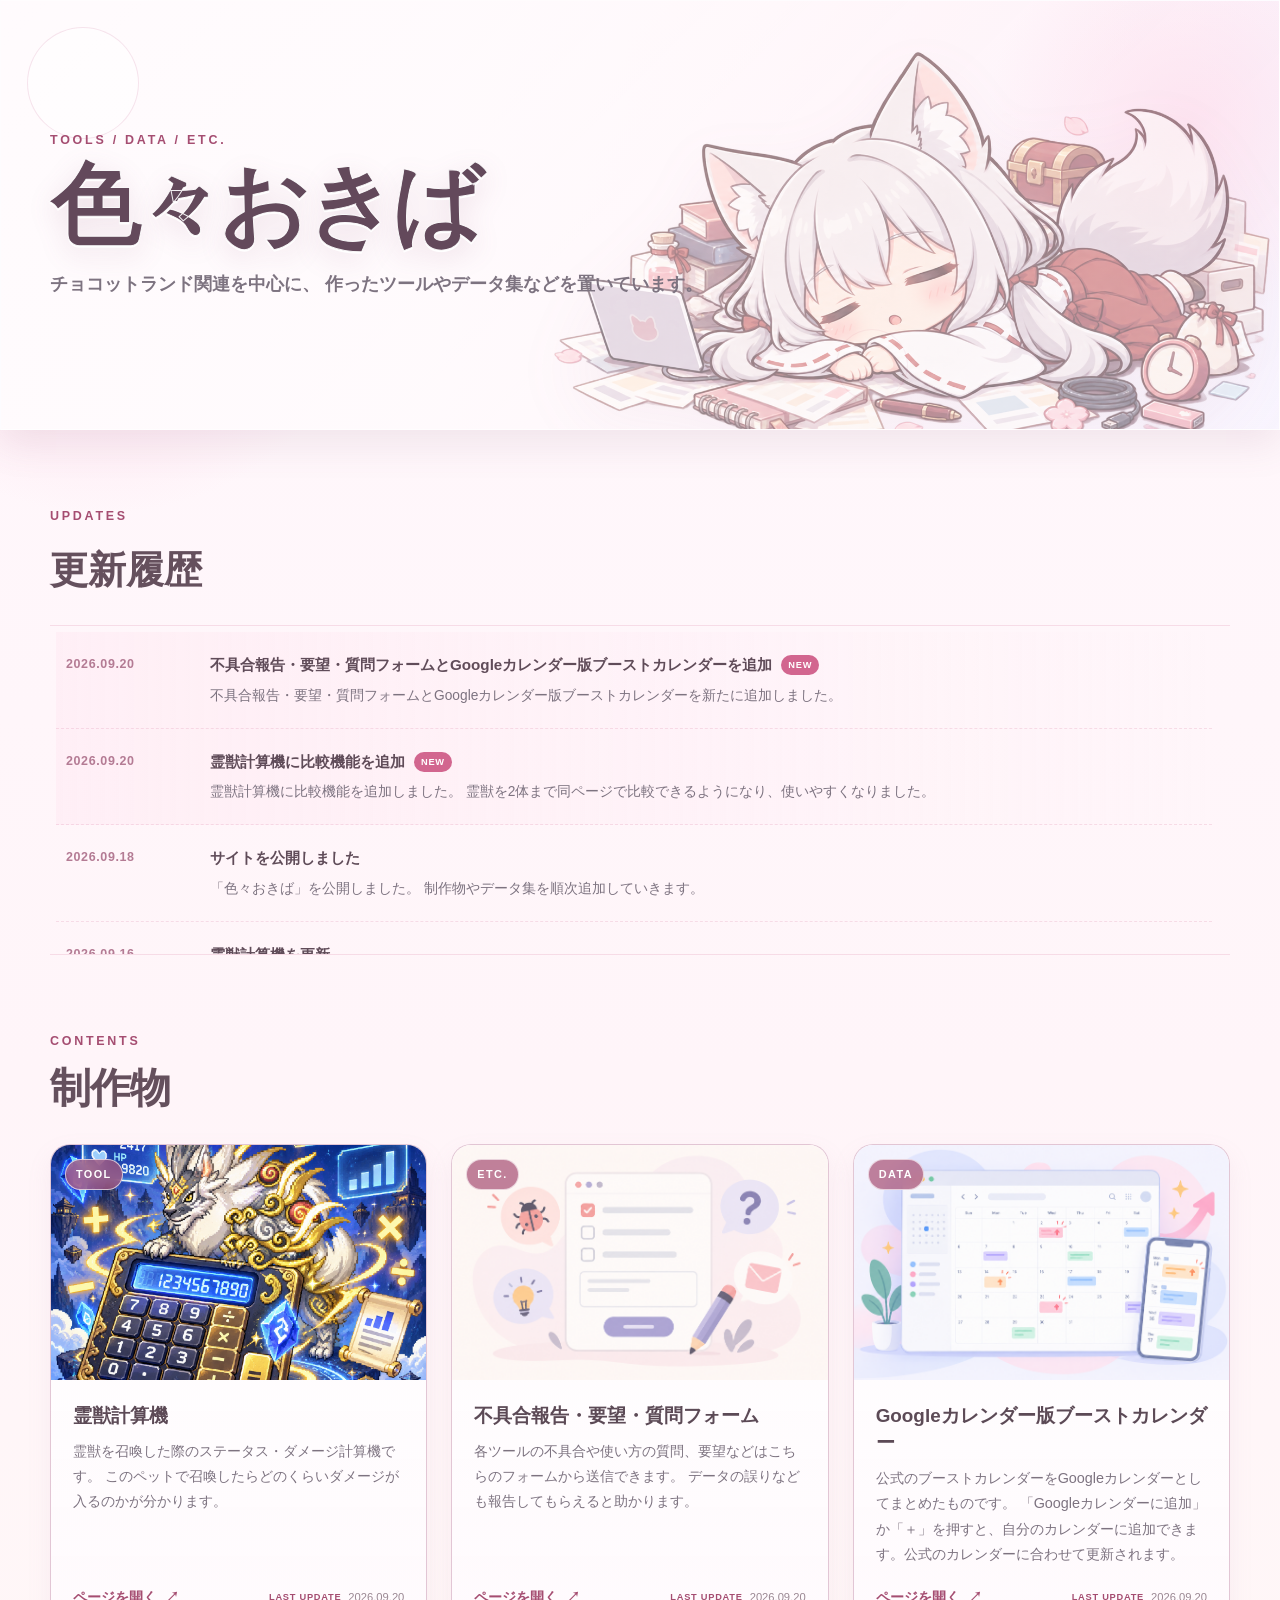
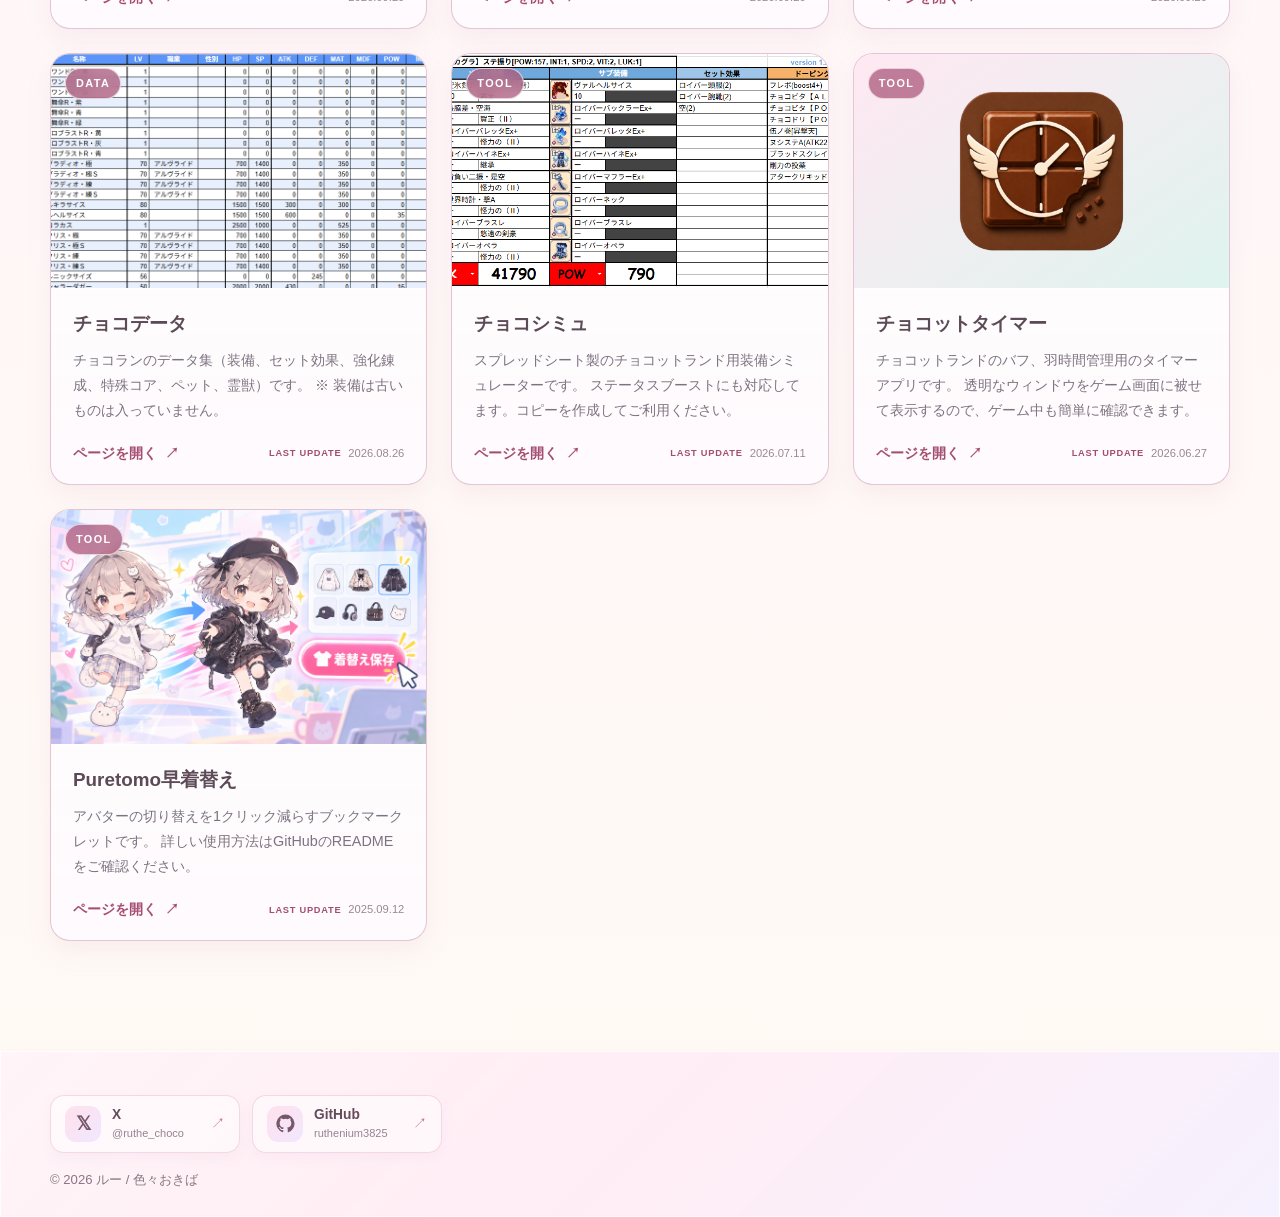
==== index.html @ d5676cc3 "カードタグ修正" ====
<!DOCTYPE html>
<html lang="ja">
<head>
  <meta charset="UTF-8">
  <meta name="viewport" content="width=device-width, initial-scale=1.0">

  <title>色々おきば</title>
  <meta
    name="description"
    content="チョコットランド関連のツールやデータ集など、作ったものをいろいろ置いているページです。"
  >

  <link rel="stylesheet" href="style.css">
</head>

<body>
  <div class="page-shell">

    <header class="site-header">
      <div class="header-decoration header-decoration--left" aria-hidden="true"></div>
      <div class="header-decoration header-decoration--right" aria-hidden="true"></div>

      <div class="header-inner">
        <div class="header-copy">
          <p class="eyebrow">TOOLS / DATA / ETC.</p>
          <h1>色々おきば</h1>
          <p class="header-description">
            チョコットランド関連を中心に、<br class="sp-only">
            作ったツールやデータ集などを置いています。
          </p>
        </div>

        <div class="header-character" aria-hidden="true">
          <img
            src="assets/header-fox.png"
            alt=""
            class="header-character-image"
          >
        </div>
      </div>
    </header>

    <main class="main-content">

    <section class="updates-section">
    <div class="updates-heading">
        <div>
        <p class="section-kicker">UPDATES</p>
        <h2>更新履歴</h2>
        </div>

        <!-- <p class="updates-note">
        ちょこちょこ増えます。
        </p> -->
    </div>

    <div class="updates-list">
        <article class="update-item is-new">
        <time datetime="2026-09-20">2026.09.20</time>

        <div class="update-content">
            <div class="update-title">
            不具合報告・要望・質問フォームとGoogleカレンダー版ブーストカレンダーを追加
            <span class="new-label">NEW</span>
            </div>

            <p>
            不具合報告・要望・質問フォームとGoogleカレンダー版ブーストカレンダーを新たに追加しました。
            </p>
        </div>
        </article>

        <article class="update-item is-new">
        <time datetime="2026-09-20">2026.09.20</time>

        <div class="update-content">
            <div class="update-title">
            霊獣計算機に比較機能を追加
            <span class="new-label">NEW</span>
            </div>

            <p>
            霊獣計算機に比較機能を追加しました。
            霊獣を2体まで同ページで比較できるようになり、使いやすくなりました。
            </p>
        </div>
        </article>

        <article class="update-item">
        <time datetime="2026-09-18">2026.09.18</time>

        <div class="update-content">
            <div class="update-title">
            サイトを公開しました
            </div>

            <p>
            「色々おきば」を公開しました。
            制作物やデータ集を順次追加していきます。
            </p>
        </div>
        </article>

        <article class="update-item">
        <time datetime="2026-09-16">2026.09.16</time>

        <div class="update-content">
            <div class="update-title">
            霊獣計算機を更新
            </div>

            <p>
            神殿ノーマル、バンカーなどの敵項目を追加しました。
            </p>
        </div>
        </article>

    </div>
    </section>

      <section class="works-section" aria-labelledby="works-title">
        <div class="section-heading">
          <div>
            <p class="section-kicker">CONTENTS</p>
            <h2 id="works-title">制作物</h2>
          </div>

          <!-- <p class="section-note">
            カードは増やしていけます。
          </p> -->
        </div>

        <div class="card-grid">
          <article class="work-card">
            <a
              class="card-image-link"
              href="https://docs.google.com/spreadsheets/d/1khNvVsE8sYm-OT_gSTiDVtTRz54d5PewDeOLGhT1rc8/edit?usp=sharing"
              target="_blank"
              rel="noopener noreferrer"
              aria-label="チョコデータを開く"
            >
              <div class="card-image-wrap">
                <img
                  src="assets/choco-data.png"
                  alt="チョコデータの紹介画像"
                  class="card-image"
                >
                <span class="card-category">DATA</span>
              </div>
            </a>

            <div class="card-body">
              <h3>チョコデータ</h3>
              <p class="card-description">
                チョコランのデータ集（装備、セット効果、強化錬成、特殊コア、ペット、霊獣）です。
                ※ 装備は古いものは入っていません。
              </p>

              <div class="card-footer-row">
                <a
                  class="card-link"
                  href="https://docs.google.com/spreadsheets/d/1khNvVsE8sYm-OT_gSTiDVtTRz54d5PewDeOLGhT1rc8/edit?usp=sharing"
                  target="_blank"
                  rel="noopener noreferrer"
                >
                  ページを開く
                  <span aria-hidden="true">↗</span>
                </a>

                <p class="card-updated">
                  <span>LAST UPDATE</span>
                  <time datetime="2026.08.26">2026.08.26</time>
                </p>
              </div>
            </div>
          </article>

          <article class="work-card">
            <a
              class="card-image-link"
              href="https://docs.google.com/spreadsheets/d/11dkRhiuNXGe79iLWU_REh3-MRZ8sf0ZKWQkW6w21_EE/edit?usp=sharing"
              target="_blank"
              rel="noopener noreferrer"
              aria-label="チョコシミュを開く"
            >
              <div class="card-image-wrap">
                <img
                  src="assets/choco-simu.png"
                  alt="チョコシミュの紹介画像"
                  class="card-image"
                >
                <span class="card-category">TOOL</span>
              </div>
            </a>

            <div class="card-body">
              <h3>チョコシミュ</h3>
              <p class="card-description">
                スプレッドシート製のチョコットランド用装備シミュレーターです。
                ステータスブーストにも対応してます。コピーを作成してご利用ください。
              </p>

              <div class="card-footer-row">
                <a
                  class="card-link"
                  href="https://docs.google.com/spreadsheets/d/11dkRhiuNXGe79iLWU_REh3-MRZ8sf0ZKWQkW6w21_EE/edit?usp=sharing"
                  target="_blank"
                  rel="noopener noreferrer"
                >
                  ページを開く
                  <span aria-hidden="true">↗</span>
                </a>

                <p class="card-updated">
                  <span>LAST UPDATE</span>
                  <time datetime="2026.07.11">2026.07.11</time>
                </p>
              </div>
            </div>
          </article>

          <article class="work-card">
            <a
              class="card-image-link"
              href="https://gist.github.com/ruthenium3825/2cdb29b024b7750bdc998ee6e3351d2d"
              target="_blank"
              rel="noopener noreferrer"
              aria-label="Puretomo早着替えを開く"
            >
              <div class="card-image-wrap">
                <img
                  src="assets/purekae.png"
                  alt="Puretomo早着替えの紹介画像"
                  class="card-image"
                >
                <span class="card-category">TOOL</span>
              </div>
            </a>

            <div class="card-body">
              <h3>Puretomo早着替え</h3>
              <p class="card-description">
                アバターの切り替えを1クリック減らすブックマークレットです。
                詳しい使用方法はGitHubのREADMEをご確認ください。
              </p>

              <div class="card-footer-row">
                <a
                  class="card-link"
                  href="https://gist.github.com/ruthenium3825/2cdb29b024b7750bdc998ee6e3351d2d"
                  target="_blank"
                  rel="noopener noreferrer"
                >
                  ページを開く
                  <span aria-hidden="true">↗</span>
                </a>

                <p class="card-updated">
                  <span>LAST UPDATE</span>
                  <time datetime="2025.09.12">2025.09.12</time>
                </p>
              </div>
            </div>
          </article>

          <article class="work-card">
            <a
              class="card-image-link"
              href="https://script.google.com/macros/s/AKfycbxnK44j4fTNTZcIJCShiJop0lag6skMUfKjAjj3KmWh7ovZQCx6RyAcaOlRfK7SDQStJw/exec"
              target="_blank"
              rel="noopener noreferrer"
              aria-label="霊獣計算機を開く"
            >
              <div class="card-image-wrap">
                <img
                  src="assets/spirit-calc.png"
                  alt="霊獣計算機の紹介画像"
                  class="card-image"
                >
                <span class="card-category">TOOL</span>
              </div>
            </a>

            <div class="card-body">
              <h3>霊獣計算機</h3>
              <p class="card-description">
                霊獣を召喚した際のステータス・ダメージ計算機です。
                このペットで召喚したらどのくらいダメージが入るのかが分かります。
              </p>

              <div class="card-footer-row">
                <a
                  class="card-link"
                  href="https://script.google.com/macros/s/AKfycbxnK44j4fTNTZcIJCShiJop0lag6skMUfKjAjj3KmWh7ovZQCx6RyAcaOlRfK7SDQStJw/exec"
                  target="_blank"
                  rel="noopener noreferrer"
                >
                  ページを開く
                  <span aria-hidden="true">↗</span>
                </a>

                <p class="card-updated">
                  <span>LAST UPDATE</span>
                  <time datetime="2026.09.20">2026.09.20</time>
                </p>
              </div>
            </div>
          </article>

          <article class="work-card">
            <a
              class="card-image-link"
              href="https://github.com/ruthenium3825/choco_timer"
              target="_blank"
              rel="noopener noreferrer"
              aria-label="チョコットタイマーを開く"
            >
              <div class="card-image-wrap">
                <img
                  src="assets/choco-timer.png"
                  alt="チョコットタイマーの紹介画像"
                  class="card-image"
                >
                <span class="card-category">TOOL</span>
              </div>
            </a>

            <div class="card-body">
              <h3>チョコットタイマー</h3>
              <p class="card-description">
                チョコットランドのバフ、羽時間管理用のタイマーアプリです。
                透明なウィンドウをゲーム画面に被せて表示するので、ゲーム中も簡単に確認できます。
              </p>

              <div class="card-footer-row">
                <a
                  class="card-link"
                  href="https://github.com/ruthenium3825/choco_timer"
                  target="_blank"
                  rel="noopener noreferrer"
                >
                  ページを開く
                  <span aria-hidden="true">↗</span>
                </a>

                <p class="card-updated">
                  <span>LAST UPDATE</span>
                  <time datetime="2026.06.27">2026.06.27</time>
                </p>
              </div>
            </div>
          </article>

          <article class="work-card">
            <a
              class="card-image-link"
              href="https://docs.google.com/forms/d/e/1FAIpQLSftw6XydOmkAzAWt4YdHT08dhroD9ZenT1GTndJirdYs0kicQ/viewform?usp=sharing&ouid=102441288237096187099"
              target="_blank"
              rel="noopener noreferrer"
              aria-label="不具合報告・要望・質問フォームを開く"
            >
              <div class="card-image-wrap">
                <img
                  src="assets/form.png"
                  alt="不具合報告・要望・質問フォームの紹介画像"
                  class="card-image"
                >
                <span class="card-category">ETC.</span>
              </div>
            </a>

            <div class="card-body">
              <h3>不具合報告・要望・質問フォーム</h3>
              <p class="card-description">
                各ツールの不具合や使い方の質問、要望などはこちらのフォームから送信できます。
                データの誤りなども報告してもらえると助かります。
              </p>

              <div class="card-footer-row">
                <a
                  class="card-link"
                  href="https://docs.google.com/forms/d/e/1FAIpQLSftw6XydOmkAzAWt4YdHT08dhroD9ZenT1GTndJirdYs0kicQ/viewform?usp=sharing&ouid=102441288237096187099"
                  target="_blank"
                  rel="noopener noreferrer"
                >
                  ページを開く
                  <span aria-hidden="true">↗</span>
                </a>

                <p class="card-updated">
                  <span>LAST UPDATE</span>
                  <time datetime="2026.09.20">2026.09.20</time>
                </p>
              </div>
            </div>
          </article>

          <article class="work-card">
            <a
              class="card-image-link"
              href="https://calendar.google.com/calendar/embed?src=f887fe830a8cbcfcaea76faaa74461e1c8fa40a6db415538bf47b5606c54132a%40group.calendar.google.com&ctz=Asia%2FTokyo"
              target="_blank"
              rel="noopener noreferrer"
              aria-label="ブーストカレンダーを開く"
            >
              <div class="card-image-wrap">
                <img
                  src="assets/calendar.png"
                  alt="ブーストカレンダーの紹介画像"
                  class="card-image"
                >
                <span class="card-category">DATA</span>
              </div>
            </a>

            <div class="card-body">
              <h3>Googleカレンダー版ブーストカレンダー</h3>
              <p class="card-description">
                公式のブーストカレンダーをGoogleカレンダーとしてまとめたものです。
                「Googleカレンダーに追加」か「＋」を押すと、自分のカレンダーに追加できます。公式のカレンダーに合わせて更新されます。
              </p>

              <div class="card-footer-row">
                <a
                  class="card-link"
                  href="https://calendar.google.com/calendar/embed?src=f887fe830a8cbcfcaea76faaa74461e1c8fa40a6db415538bf47b5606c54132a%40group.calendar.google.com&ctz=Asia%2FTokyo"
                  target="_blank"
                  rel="noopener noreferrer"
                >
                  ページを開く
                  <span aria-hidden="true">↗</span>
                </a>

                <p class="card-updated">
                  <span>LAST UPDATE</span>
                  <time datetime="2026.09.20">2026.09.20</time>
                </p>
              </div>
            </div>
          </article>
        </div>
      </section>

    </main>

    <footer class="site-footer">
      <div class="footer-inner">
        <div class="footer-links">
        <a
            class="footer-link"
            href="https://x.com/ruthe_choco"
            target="_blank"
            rel="noopener noreferrer"
        >
            <span class="footer-link-icon footer-link-icon-x">𝕏</span>

            <span class="footer-link-text">
            <span class="footer-link-name">X</span>
            <span class="footer-link-id">@ruthe_choco</span>
            </span>

            <span class="footer-link-arrow">↗</span>
        </a>

        <a
            class="footer-link"
            href="https://github.com/ruthenium3825"
            target="_blank"
            rel="noopener noreferrer"
        >
            <span class="footer-link-icon">
            <svg viewBox="0 0 24 24" aria-hidden="true">
                <path
                fill="currentColor"
                d="M12 .7a11.5 11.5 0 0 0-3.64 22.41c.58.1.79-.25.79-.56v-2.24c-3.22.7-3.9-1.37-3.9-1.37-.52-1.34-1.28-1.7-1.28-1.7-1.05-.72.08-.7.08-.7 1.16.08 1.77 1.19 1.77 1.19 1.03 1.77 2.7 1.26 3.36.96.1-.75.4-1.26.73-1.55-2.57-.29-5.27-1.28-5.27-5.69 0-1.26.45-2.28 1.19-3.09-.12-.29-.52-1.46.11-3.05 0 0 .97-.31 3.16 1.18a10.9 10.9 0 0 1 5.76 0c2.19-1.49 3.16-1.18 3.16-1.18.63 1.59.23 2.76.11 3.05.74.81 1.19 1.83 1.19 3.09 0 4.42-2.71 5.39-5.29 5.68.42.36.79 1.07.79 2.16v3.21c0 .31.21.67.8.56A11.5 11.5 0 0 0 12 .7Z"
                />
            </svg>
            </span>

            <span class="footer-link-text">
            <span class="footer-link-name">GitHub</span>
            <span class="footer-link-id">ruthenium3825</span>
            </span>

            <span class="footer-link-arrow">↗</span>
        </a>
        </div>

        <p class="footer-copy">
          © 2026 ルー / 色々おきば
        </p>
      </div>
    </footer>

  </div>

  <script>
    const cardGrid = document.querySelector(".card-grid");

    const cards = Array.from(
      cardGrid.querySelectorAll(".work-card")
    );

    cards.sort((a, b) => {
      const dateA =
        a.querySelector(".card-updated time")?.dateTime || "";

      const dateB =
        b.querySelector(".card-updated time")?.dateTime || "";

      return dateB.localeCompare(dateA);
    });

    cards.forEach(card => {
      cardGrid.appendChild(card);
    });
  </script>
</body>
</html>
---- style.css ----
@charset "UTF-8";

:root {
  --bg: #fff7fb;
  --bg-soft: #fff1f6;
  --surface: rgba(255, 255, 255, 0.82);
  --surface-strong: #fffdfd;
  --surface-sub: #fff8fb;

  --text: #514750;
  --text-soft: #7d7380;

  --accent: #d2668f;
  --accent-dark: #a54d71;
  --accent-soft: #ffd8e8;
  --accent-soft-2: #ffe8f2;
  --mint: #dff4ee;
  --lavender: #f0e8ff;
  --line: rgba(214, 175, 195, 0.7);

  --shadow: 0 14px 36px rgba(143, 91, 124, 0.12);
  --shadow-soft: 0 10px 24px rgba(190, 138, 165, 0.10);

  --radius-md: 20px;
  --content-width: 1180px;
  --header-height: 430px;
  --footer-height: 164px;
}

* , *::before, *::after {
  box-sizing: border-box;
}

html {
  scroll-behavior: smooth;
}

body {
  margin: 0;
  color: var(--text);
  background:
    radial-gradient(circle at 8% 8%, rgba(255, 216, 232, 0.95), transparent 18rem),
    radial-gradient(circle at 100% 0%, rgba(240, 232, 255, 0.9), transparent 20rem),
    linear-gradient(180deg, #fff8fc 0%, #fff5f9 38%, #fffaf4 100%);
  font-family:
    -apple-system,
    BlinkMacSystemFont,
    "Segoe UI",
    "Hiragino Kaku Gothic ProN",
    "Hiragino Sans",
    "Yu Gothic",
    "Meiryo",
    sans-serif;
  line-height: 1.75;
}

img {
  display: block;
  max-width: 100%;
}

a {
  color: inherit;
}

.page-shell {
  min-height: 100vh;
  overflow-x: hidden;
}

.site-header {
  position: relative;
  width: 100%;
  height: var(--header-height);
  margin: 0;
  overflow: hidden;
  border: 1px solid rgba(255, 255, 255, 0.78);
  border-radius: 0;
  background:
    linear-gradient(135deg, rgba(255, 252, 254, 0.96) 0%, rgba(255, 240, 246, 0.92) 56%, rgba(246, 243, 255, 0.9) 100%);
  box-shadow: var(--shadow);
}

.site-header::before {
  content: "";
  position: absolute;
  inset: 0;
  background:
    linear-gradient(90deg, rgba(255, 251, 253, 0.96) 0%, rgba(255, 251, 253, 0.90) 34%, rgba(255, 251, 253, 0.65) 58%, rgba(255, 251, 253, 0.20) 100%);
  z-index: 0;
}

.site-header::after {
  content: "";
  position: absolute;
  right: -120px;
  top: -90px;
  width: 420px;
  height: 420px;
  border-radius: 50%;
  background: radial-gradient(circle, rgba(255, 214, 231, 0.55), rgba(255, 214, 231, 0) 68%);
}

.header-decoration {
  position: absolute;
  border-radius: 999px;
  background: rgba(255, 255, 255, 0.42);
  border: 1px solid rgba(215, 148, 180, 0.24);
  z-index: 1;
}

.header-decoration--left {
  top: 26px;
  left: 26px;
  width: 112px;
  height: 112px;
}

.header-decoration--right {
  right: 29%;
  bottom: 28px;
  width: 72px;
  height: 72px;
  background: rgba(255, 255, 255, 0.30);
}

.header-inner {
  position: relative;
  z-index: 1;
  width: min(calc(100% - 72px), var(--content-width));
  height: 100%;
  margin: 0 auto;
}

.header-copy {
  position: relative;
  z-index: 3;
  display: flex;
  flex-direction: column;
  justify-content: center;
  width: min(100%, 760px);
  height: 100%;
  padding: 40px 0;
}

.eyebrow,
.section-kicker {
  margin: 0 0 8px;
  color: var(--accent-dark);
  font-size: 0.78rem;
  font-weight: 800;
  letter-spacing: 0.22em;
}

.site-header h1 {
  margin: 0;
  color: #63495b;
  font-size: clamp(3.3rem, 7vw, 6.6rem);
  font-weight: 900;
  line-height: 1.02;
  letter-spacing: -0.065em;
  -webkit-text-stroke: 1px rgba(255, 255, 255, 0.92);
  text-shadow:
    0 2px 0 rgba(255, 255, 255, 0.95),
    0 8px 28px rgba(156, 97, 129, 0.18);
}

.header-description {
  margin: 18px 0 0;
  color: var(--text-soft);
  font-size: clamp(0.98rem, 2vw, 1.12rem);
  font-weight: 700;
}

.header-character {
  position: absolute;
  inset: 0;
  z-index: 2;
  pointer-events: none;
}

.header-character-image {
  position: absolute;
  right: -44px;
  bottom: -30px;
  width: min(1040px, 84vw);
  max-width: none;
  opacity: 0.50;
  object-fit: contain;
  object-position: right bottom;
  filter: drop-shadow(0 18px 30px rgba(176, 119, 150, 0.12));
  color: transparent;
}

.main-content {
  width: min(calc(100% - 44px), var(--content-width));
  margin: 0 auto;
  padding: 76px 0 110px;
}

.intro {
  display: grid;
  grid-template-columns: minmax(0, 1.15fr) minmax(280px, 0.85fr);
  gap: 56px;
  align-items: end;
  padding: 0 6px 74px;
}

.intro h2,
.section-heading h2 {
  margin: 0;
  font-size: clamp(1.7rem, 3.2vw, 2.55rem);
  line-height: 1.35;
  letter-spacing: -0.03em;
  color: #65505d;
}

.intro > p {
  margin: 0 0 5px;
  color: var(--text-soft);
  font-size: 0.98rem;
}

.section-heading {
  display: flex;
  gap: 24px;
  align-items: end;
  justify-content: space-between;
  margin-bottom: 28px;
}

.section-note {
  margin: 0 0 6px;
  color: var(--text-soft);
  font-size: 0.88rem;
}

.card-grid {
  display: grid;
  grid-template-columns: repeat(3, minmax(0, 1fr));
  gap: 24px;
}

.work-card {
  display: flex;
  flex-direction: column;

  overflow: hidden;
  border: 1px solid var(--line);
  border-radius: var(--radius-md);
  background:
    linear-gradient(
      180deg,
      rgba(255,255,255,0.92) 0%,
      rgba(255,250,253,0.96) 100%
    );
  box-shadow: var(--shadow-soft);
}


.work-card:hover {
  transform: translateY(-5px);
  border-color: rgba(210, 102, 143, 0.36);
  box-shadow: 0 18px 38px rgba(187, 128, 159, 0.15);
}

.card-image-link {
  display: block;
  text-decoration: none;
}

.card-image-wrap {
  position: relative;
  overflow: hidden;
  aspect-ratio: 16 / 10;
  background: linear-gradient(145deg, var(--accent-soft-2), var(--mint));
}

.card-image {
  width: 100%;
  height: 100%;
  object-fit: cover;
  transition: transform 0.35s ease, filter 0.35s ease;
}

.work-card:hover .card-image {
  transform: scale(1.035);
  filter: saturate(1.04);
}

.card-category {
  position: absolute;
  top: 14px;
  left: 14px;
  padding: 5px 10px;
  border: 1px solid rgba(255, 255, 255, 0.65);
  border-radius: 999px;
  color: #fff;
  background: rgba(170, 87, 122, 0.74);
  backdrop-filter: blur(6px);
  font-size: 0.68rem;
  font-weight: 800;
  letter-spacing: 0.13em;
}

.card-body {
  display: flex;
  flex: 1;
  flex-direction: column;

  padding: 22px 22px 18px;
}

.card-body h3 {
  margin: 0 0 10px;
  color: #5c4a56;
  font-size: 1.18rem;
  line-height: 1.45;
}

.card-description {
  margin: 0;
  color: var(--text-soft);
  font-size: 0.9rem;
}


.card-link {
  display: inline-flex;
  gap: 8px;
  align-items: center;
  margin-top: 22px;
  color: var(--accent-dark);
  font-size: 0.88rem;
  font-weight: 800;
  text-decoration: none;
}

.card-link span {
  transition: transform 0.2s ease;
}

.card-link:hover span {
  transform: translate(2px, -2px);
}

.site-footer {
  width: 100%;
  margin: 0;
  border: 1px solid rgba(255, 255, 255, 0.84);
  border-radius: 0;
  background: linear-gradient(135deg, rgba(255, 244, 248, 0.96) 0%, rgba(255, 236, 245, 0.94) 50%, rgba(245, 240, 255, 0.95) 100%);
  color: var(--text);
  box-shadow: var(--shadow-soft);
}

.footer-inner {
  display: flex;
  flex-direction: column;
  justify-content: center;

  width: min(calc(100% - 48px), var(--content-width));

  min-height: var(--footer-height);
  height: auto;

  margin: 0 auto;
  padding: 24px 0;
}

.footer-copy {
  margin: 0;
  color: #8a7682;
  font-size: 0.82rem;
}

.footer-copy {
  margin-top: 16px;
}

.sp-only {
  display: none;
}

@media (max-width: 940px) {
  .header-inner {
    width: min(calc(100% - 48px), var(--content-width));
  }

  .header-copy {
    width: min(100%, 620px);
  }

  .header-character-image {
    right: -110px;
    bottom: -22px;
    width: min(980px, 110vw);
    opacity: 0.42;
  }

  .intro {
    grid-template-columns: 1fr;
    gap: 18px;
  }

  .card-grid {
    grid-template-columns: repeat(2, minmax(0, 1fr));
  }
}

@media (max-width: 640px) {
  .site-header {
    width: 100%;
    height: var(--header-height);
    margin: 0;
  }

  .header-inner {
    width: min(calc(100% - 30px), var(--content-width));
  }

  .header-copy {
    justify-content: flex-start;
    padding-top: 48px;
    width: 100%;
  }

  .site-header h1 {
    font-size: clamp(2.75rem, 15vw, 4.2rem);
  }

  .header-description {
    max-width: 18.5rem;
    margin-top: 16px;
    font-size: 0.93rem;
  }

  .header-character-image {
    right: -180px;
    bottom: -6px;
    width: 950px;
    opacity: 0.36;
  }

  .main-content {
    width: min(calc(100% - 28px), var(--content-width));
    padding: 58px 0 76px;
  }

  .intro {
    padding-bottom: 54px;
  }

  .section-heading {
    display: block;
  }

  .section-note {
    margin-top: 8px;
  }

  .card-grid {
    grid-template-columns: 1fr;
    gap: 18px;
  }

  .card-body .card-description {
    min-height: auto;
  }

  .site-footer {
    width: 100%;
    margin: 0;
  }

  .footer-inner {
    width: min(calc(100% - 30px), var(--content-width));

    min-height: var(--footer-height);
    height: auto;

    padding: 24px 0 28px;
  }

  .sp-only {
    display: inline;
  }
}

.footer-links {
  display: flex;
  flex-wrap: wrap;
  gap: 12px;
  margin-top: 18px;
}

.footer-link {
  display: flex;
  align-items: center;
  gap: 11px;

  min-width: 190px;
  padding: 10px 14px;

  border: 1px solid rgba(210, 102, 143, 0.22);
  border-radius: 14px;

  background: rgba(255, 255, 255, 0.5);
  color: var(--text);

  text-decoration: none;

  box-shadow:
    0 5px 14px rgba(175, 110, 145, 0.06);

  transition:
    transform 0.2s ease,
    background 0.2s ease,
    border-color 0.2s ease,
    box-shadow 0.2s ease;
}

.footer-link:hover {
  transform: translateY(-2px);

  background: rgba(255, 255, 255, 0.82);
  border-color: rgba(210, 102, 143, 0.42);

  box-shadow:
    0 9px 20px rgba(175, 110, 145, 0.11);
}

.footer-link-icon {
  display: grid;
  place-items: center;

  flex: 0 0 36px;
  width: 36px;
  height: 36px;

  border-radius: 11px;

  background:
    linear-gradient(
      135deg,
      #ffe1ec,
      #f1e7ff
    );

  color: #76566b;
}

.footer-link-icon svg {
  width: 19px;
  height: 19px;
}

.footer-link-icon-x {
  font-size: 19px;
  font-weight: 800;
}

.footer-link-text {
  display: flex;
  flex: 1;
  flex-direction: column;

  min-width: 0;

  line-height: 1.35;
}

.footer-link-name {
  color: #644c5b;
  font-size: 0.86rem;
  font-weight: 800;
}

.footer-link-id {
  margin-top: 2px;

  color: #97828f;
  font-size: 0.69rem;
}

.footer-link-arrow {
  color: #c27696;
  font-size: 0.85rem;

  transition: transform 0.2s ease;
}

.footer-link:hover .footer-link-arrow {
  transform: translate(2px, -2px);
}

.updates-section {
  margin-bottom: 76px;
}

.updates-heading {
  display: flex;
  align-items: end;
  justify-content: space-between;
  gap: 24px;
  margin-bottom: 22px;
}

.updates-heading h2 {
  margin: 0;
  color: #65505d;
  font-size: clamp(1.7rem, 3vw, 2.4rem);
}

.updates-note {
  margin: 0 0 5px;
  color: var(--text-soft);
  font-size: 0.85rem;
}


/* 更新履歴本体 */
.updates-list {
  max-height: 330px;
  overflow-y: auto;

  padding: 6px 18px 6px 6px;

  border-top: 1px solid rgba(210, 102, 143, 0.18);
  border-bottom: 1px solid rgba(210, 102, 143, 0.18);

  scroll-behavior: smooth;
}


/* 1件分 */
.update-item {
  display: grid;
  grid-template-columns: 120px 1fr;
  gap: 24px;

  padding: 20px 10px;

  border-bottom: 1px dashed rgba(210, 102, 143, 0.18);
}

.update-item:last-child {
  border-bottom: none;
}


/* 日付 */
.update-item time {
  padding-top: 2px;

  color: #b47b94;
  font-size: 0.78rem;
  font-weight: 700;
  letter-spacing: 0.05em;
}


/* タイトル */
.update-title {
  display: flex;
  align-items: center;
  gap: 9px;

  color: #604c59;
  font-size: 0.95rem;
  font-weight: 800;
}


/* 説明 */
.update-content p {
  margin: 5px 0 0;

  color: var(--text-soft);
  font-size: 0.86rem;
}


/* NEW */
.new-label {
  padding: 2px 7px;

  border-radius: 999px;

  color: #fff;
  background: var(--accent);

  font-size: 0.58rem;
  font-weight: 800;
  letter-spacing: 0.08em;
}


/* 最新だけほんのり強調 */
.update-item.is-new {
  background:
    linear-gradient(
      90deg,
      rgba(255, 224, 237, 0.32),
      rgba(255, 255, 255, 0)
    );
}


/* スクロールバー */
.updates-list::-webkit-scrollbar {
  width: 7px;
}

.updates-list::-webkit-scrollbar-track {
  background: rgba(255, 226, 238, 0.32);
  border-radius: 999px;
}

.updates-list::-webkit-scrollbar-thumb {
  background: rgba(202, 117, 154, 0.45);
  border-radius: 999px;
}

.updates-list::-webkit-scrollbar-thumb:hover {
  background: rgba(202, 117, 154, 0.65);
}

@media (max-width: 640px) {
  .updates-heading {
    display: block;
  }

  .updates-note {
    margin-top: 7px;
  }

  .updates-list {
    max-height: 300px;
    padding-right: 10px;
  }

  .update-item {
    grid-template-columns: 1fr;
    gap: 5px;

    padding: 17px 8px;
  }
}

.card-footer-row {
  display: flex;
  align-items: center;
  justify-content: space-between;
  gap: 16px;

  margin-top: auto;
  padding-top: 18px;
}

.card-link {
  display: inline-flex;
  gap: 8px;
  align-items: center;

  margin-top: 0;

  color: var(--accent-dark);
  font-size: 0.88rem;
  font-weight: 800;
  text-decoration: none;
}

.card-updated {
  display: flex;
  gap: 7px;
  align-items: center;

  margin: 0;

  color: #9a8792;
  font-size: 0.7rem;
  white-space: nowrap;
}

.card-updated span {
  color: var(--accent-dark);
  font-size: 0.58rem;
  font-weight: 800;
  letter-spacing: 0.08em;
}
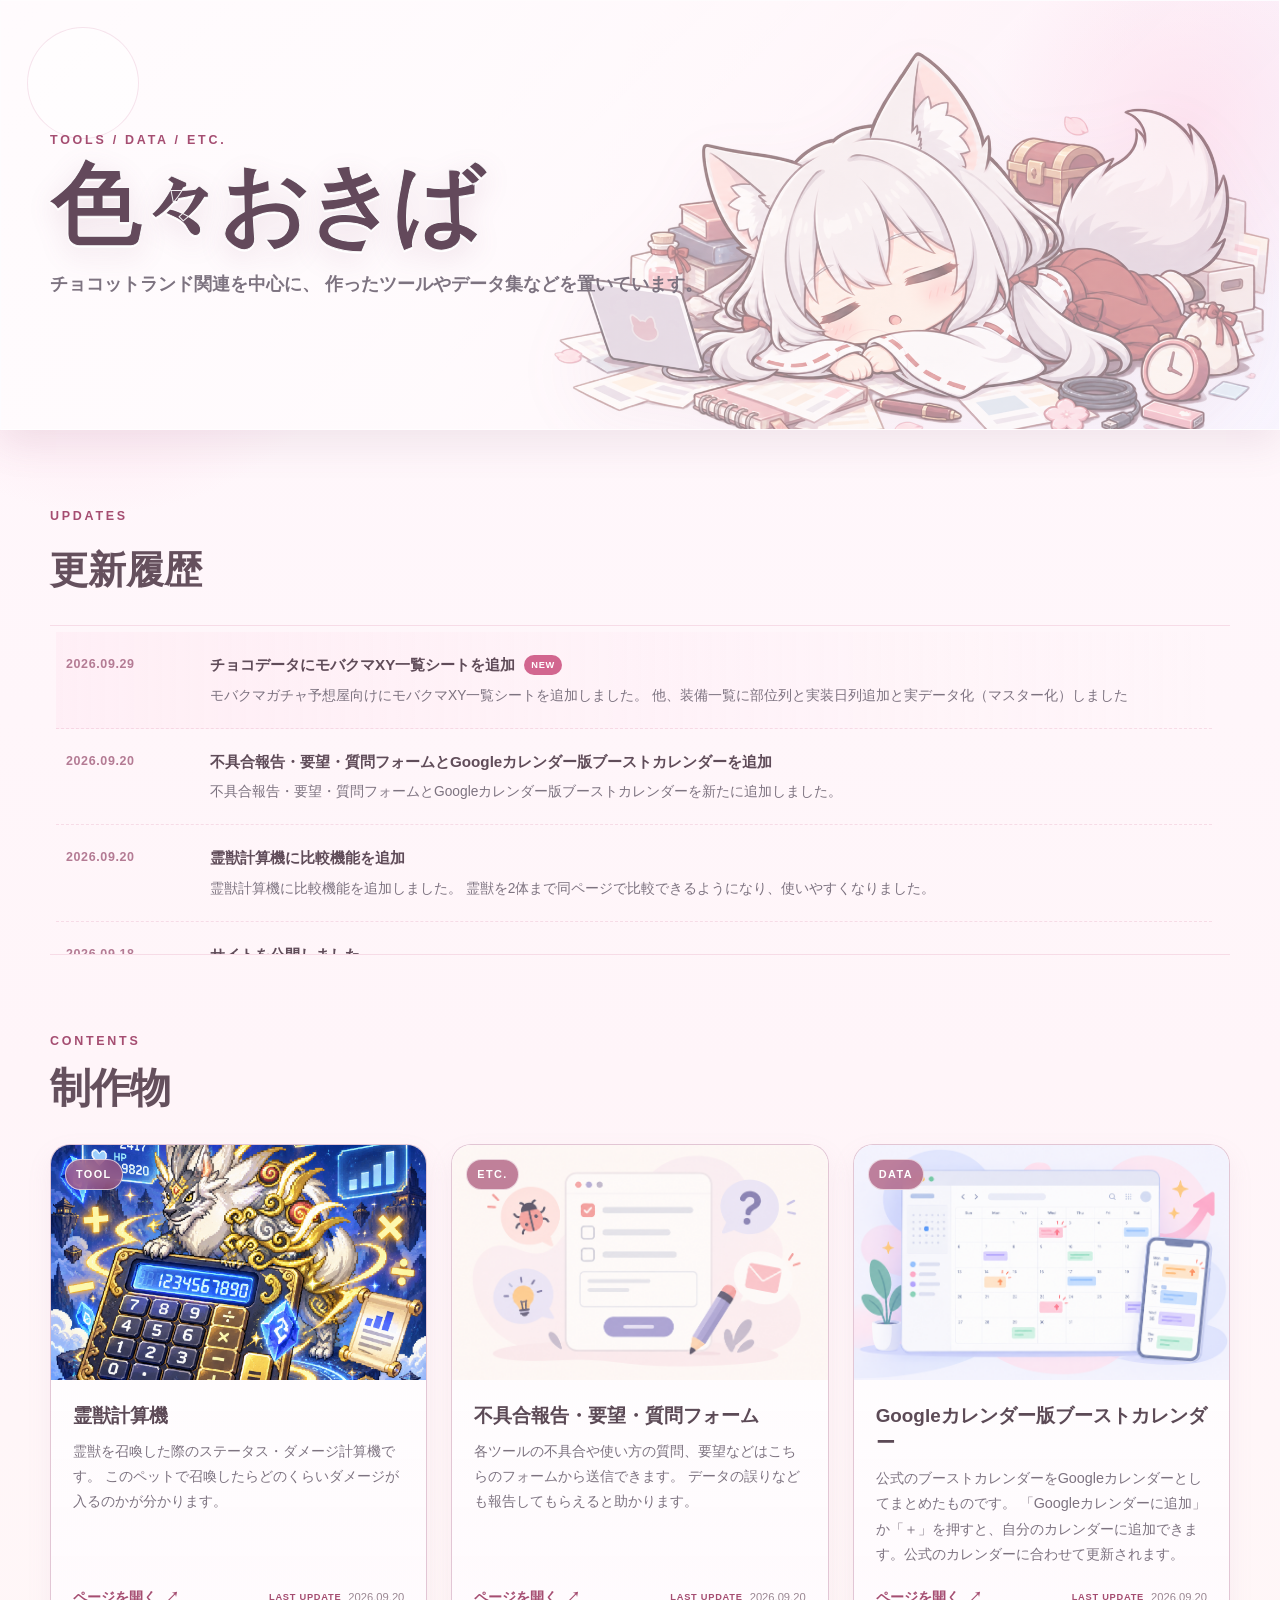
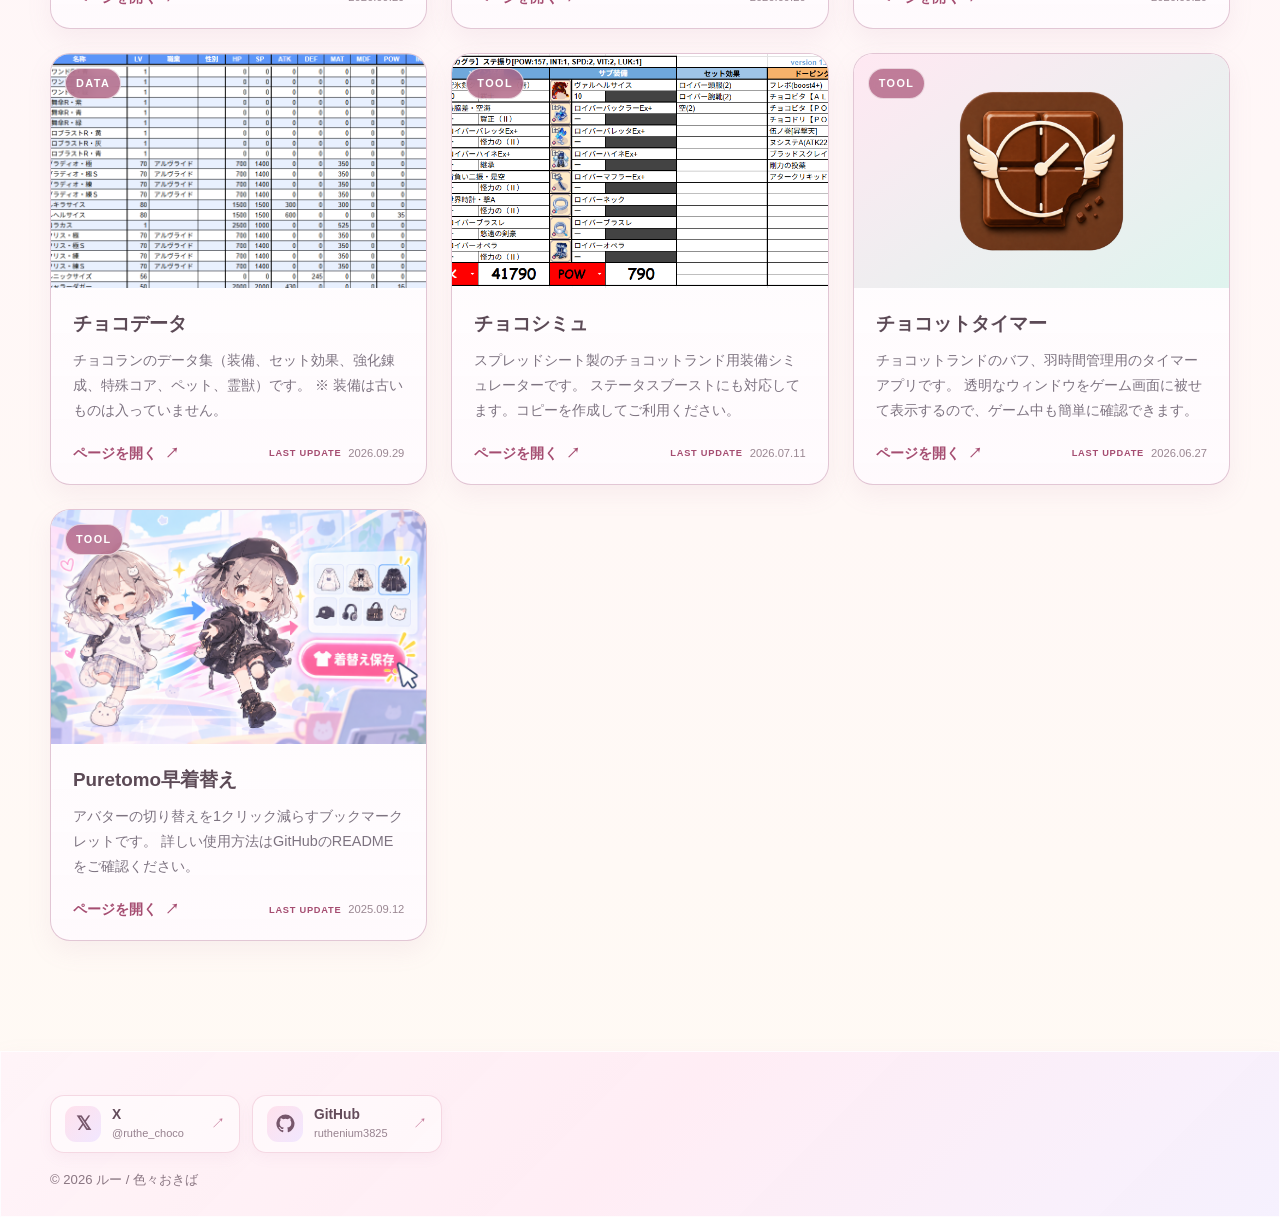
==== commit f739d35d: "チョコデータ更新" ====
--- a/index.html
+++ b/index.html
@@ -56,12 +56,27 @@
 
     <div class="updates-list">
         <article class="update-item is-new">
+        <time datetime="2026-09-29">2026.09.29</time>
+
+        <div class="update-content">
+            <div class="update-title">
+            チョコデータにモバクマXY一覧シートを追加
+            <span class="new-label">NEW</span>
+            </div>
+
+            <p>
+            モバクマガチャ予想屋向けにモバクマXY一覧シートを追加しました。
+            他、装備一覧に部位列と実装日列追加と実データ化（マスター化）しました
+            </p>
+        </div>
+        </article>
+
+        <article class="update-item">
         <time datetime="2026-09-20">2026.09.20</time>
 
         <div class="update-content">
             <div class="update-title">
             不具合報告・要望・質問フォームとGoogleカレンダー版ブーストカレンダーを追加
-            <span class="new-label">NEW</span>
             </div>
 
             <p>
@@ -70,13 +85,12 @@
         </div>
         </article>
 
-        <article class="update-item is-new">
+        <article class="update-item">
         <time datetime="2026-09-20">2026.09.20</time>
 
         <div class="update-content">
             <div class="update-title">
             霊獣計算機に比較機能を追加
-            <span class="new-label">NEW</span>
             </div>
 
             <p>
@@ -169,7 +183,7 @@
 
                 <p class="card-updated">
                   <span>LAST UPDATE</span>
-                  <time datetime="2026.08.26">2026.08.26</time>
+                  <time datetime="2026.08.26">2026.09.29</time>
                 </p>
               </div>
             </div>
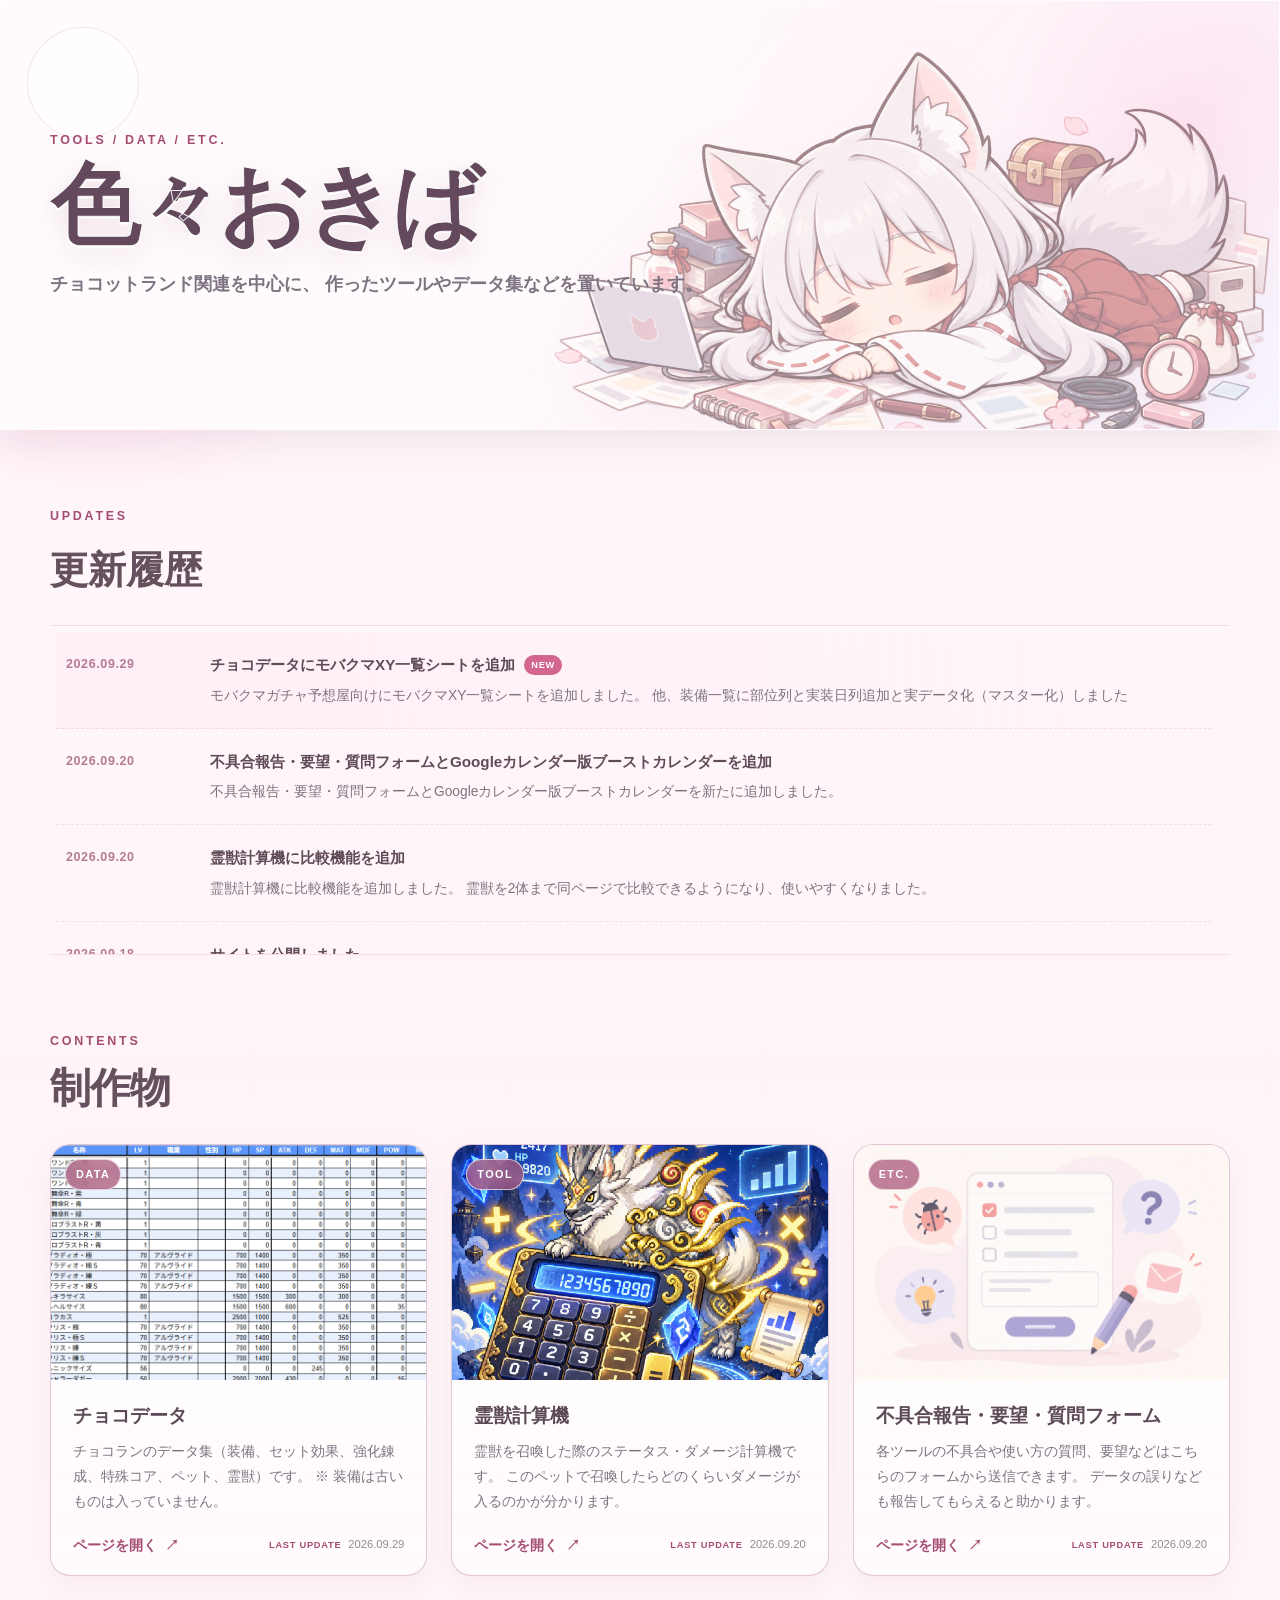
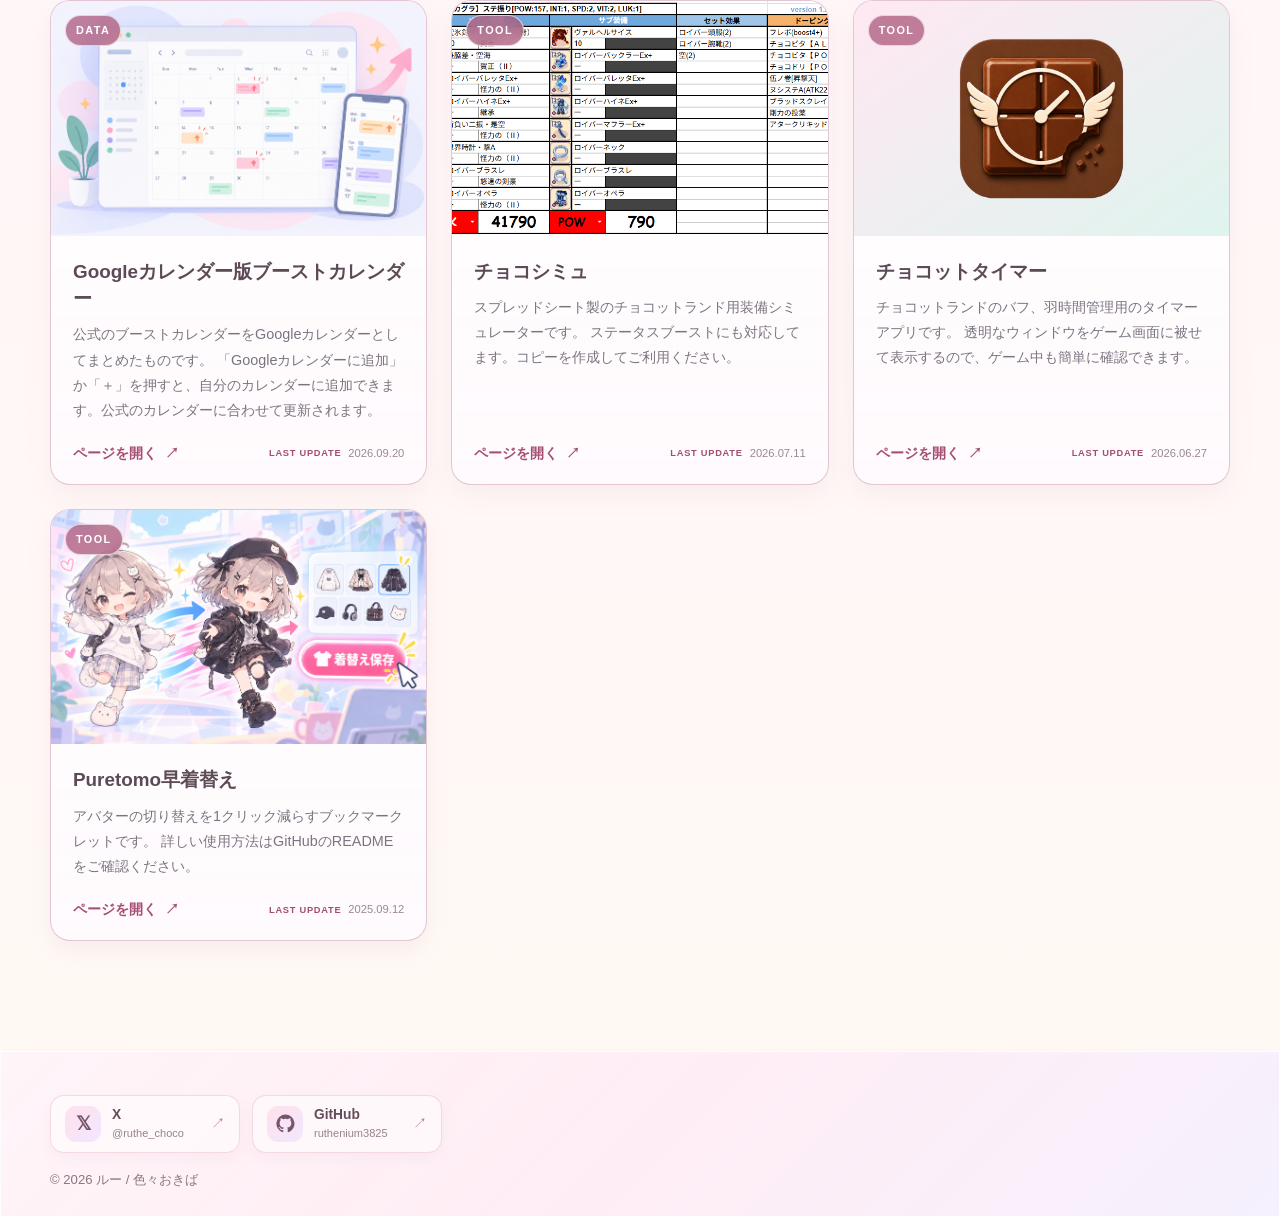
==== commit e7afec43: "チョコデータ更新ミス修正" ====
--- a/index.html
+++ b/index.html
@@ -183,7 +183,7 @@
 
                 <p class="card-updated">
                   <span>LAST UPDATE</span>
-                  <time datetime="2026.08.26">2026.09.29</time>
+                  <time datetime="2026.09.29">2026.09.29</time>
                 </p>
               </div>
             </div>
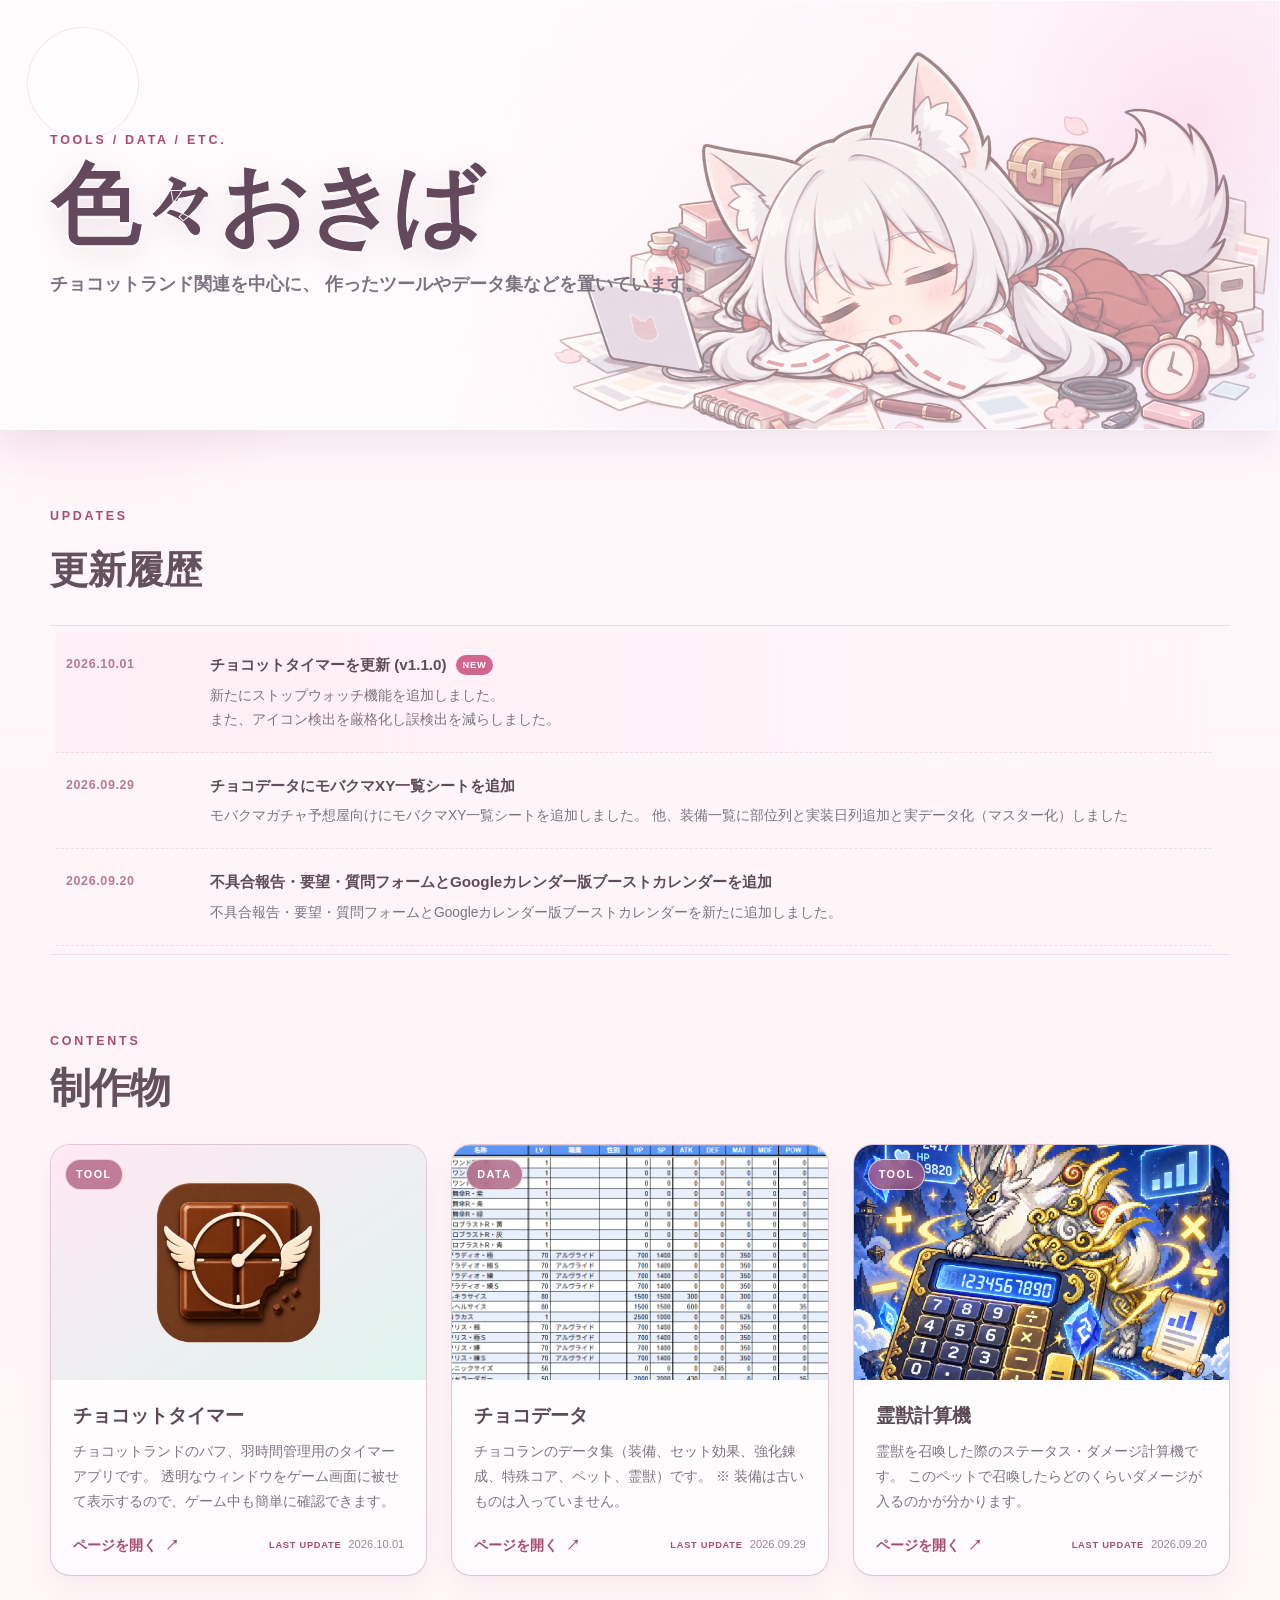
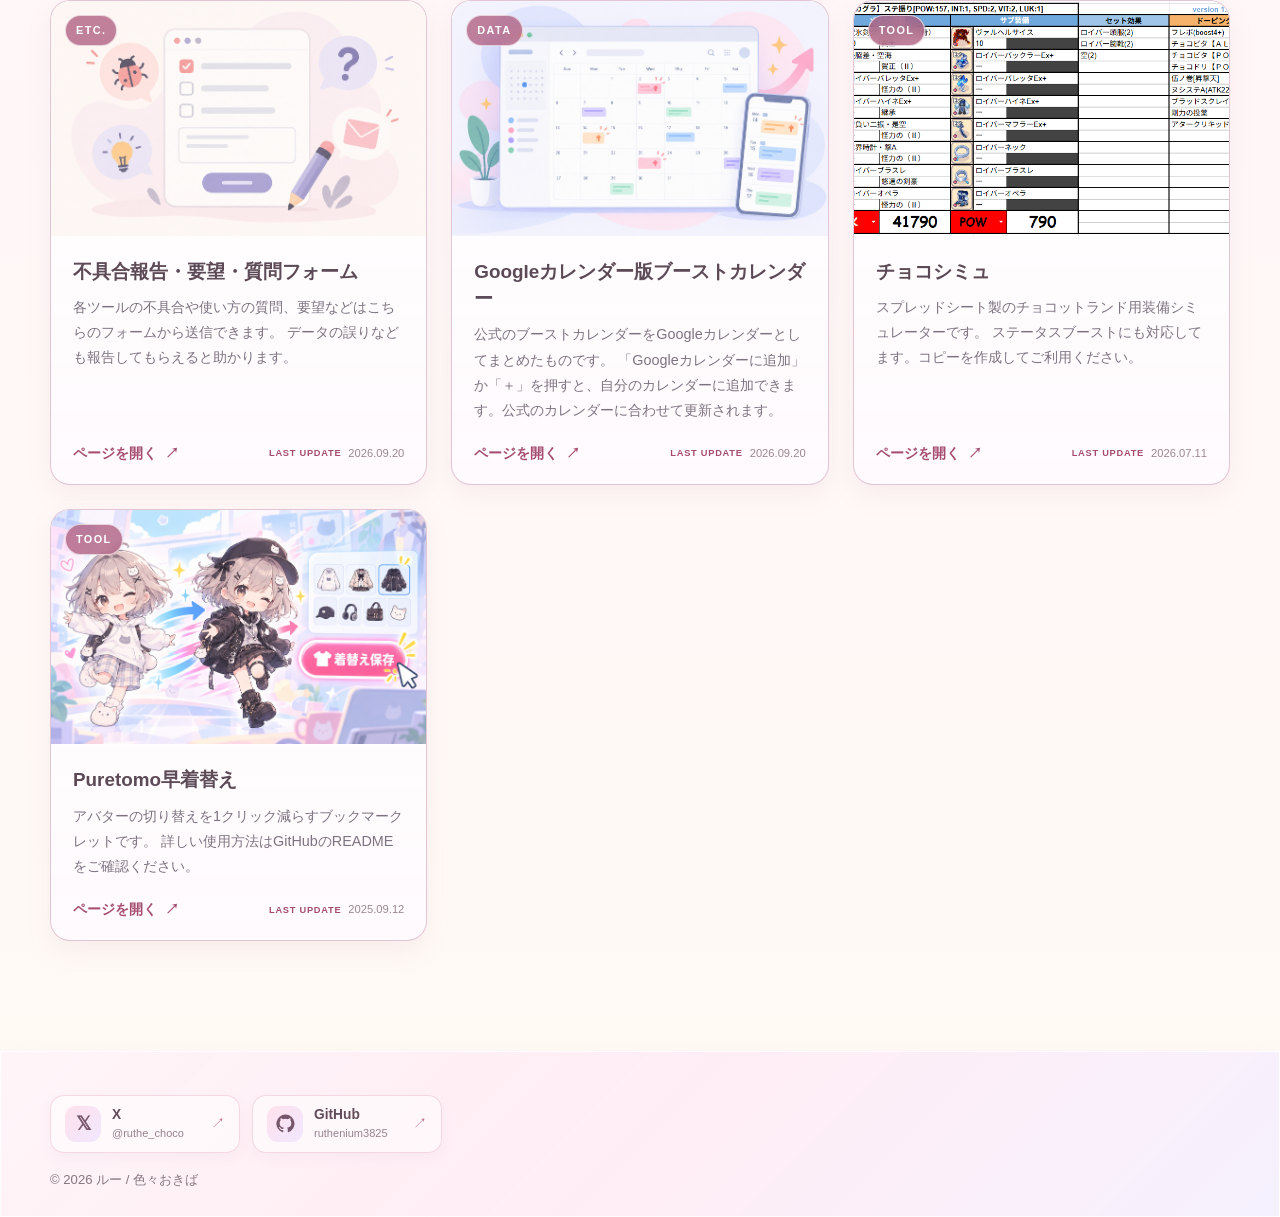
==== commit 2eb612ea: "docs: チョコットタイマー更新" ====
--- a/index.html
+++ b/index.html
@@ -56,12 +56,27 @@
 
     <div class="updates-list">
         <article class="update-item is-new">
+        <time datetime="2026-10-01">2026.10.01</time>
+
+        <div class="update-content">
+            <div class="update-title">
+            チョコットタイマーを更新 (v1.1.0)
+            <span class="new-label">NEW</span>
+            </div>
+
+            <p>
+            新たにストップウォッチ機能を追加しました。<br>
+            また、アイコン検出を厳格化し誤検出を減らしました。
+            </p>
+        </div>
+        </article>
+
+        <article class="update-item">
         <time datetime="2026-09-29">2026.09.29</time>
 
         <div class="update-content">
             <div class="update-title">
             チョコデータにモバクマXY一覧シートを追加
-            <span class="new-label">NEW</span>
             </div>
 
             <p>
@@ -359,7 +374,7 @@
 
                 <p class="card-updated">
                   <span>LAST UPDATE</span>
-                  <time datetime="2026.06.27">2026.06.27</time>
+                  <time datetime="2026.10.01">2026.10.01</time>
                 </p>
               </div>
             </div>
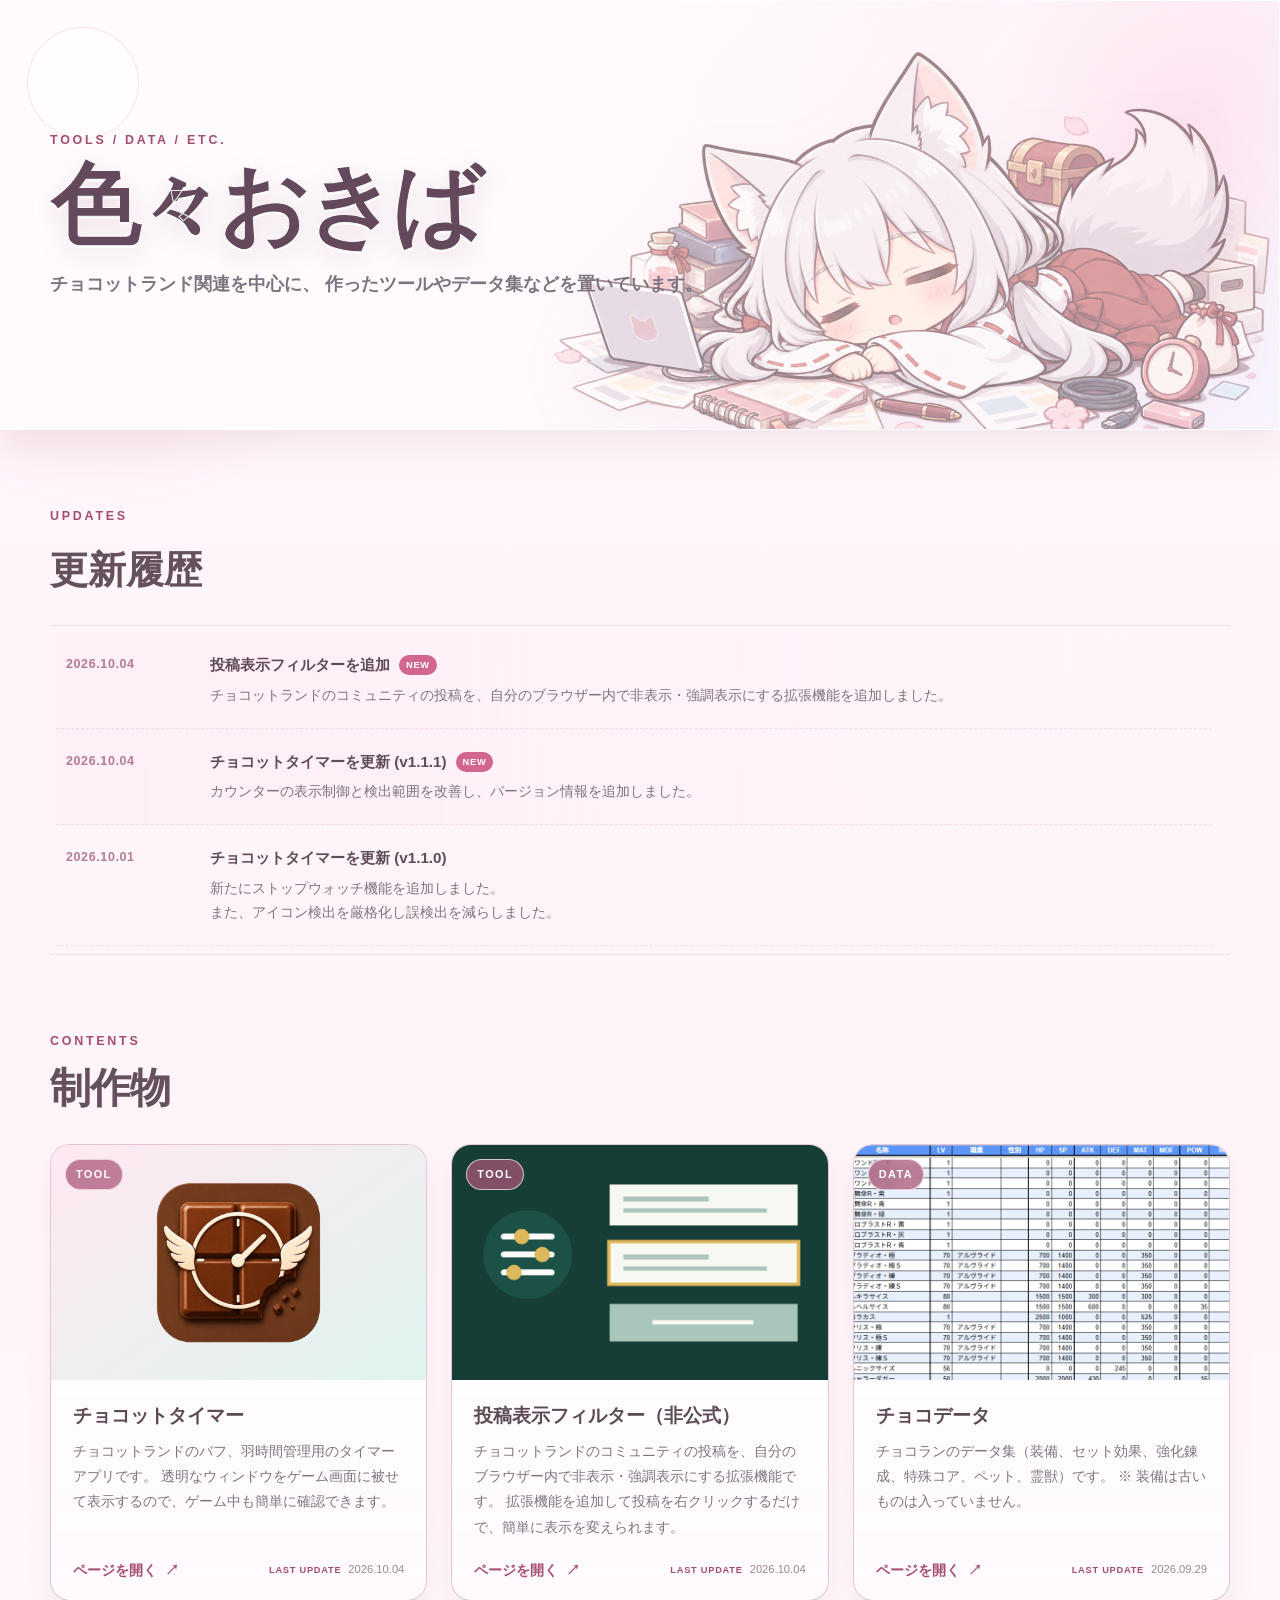
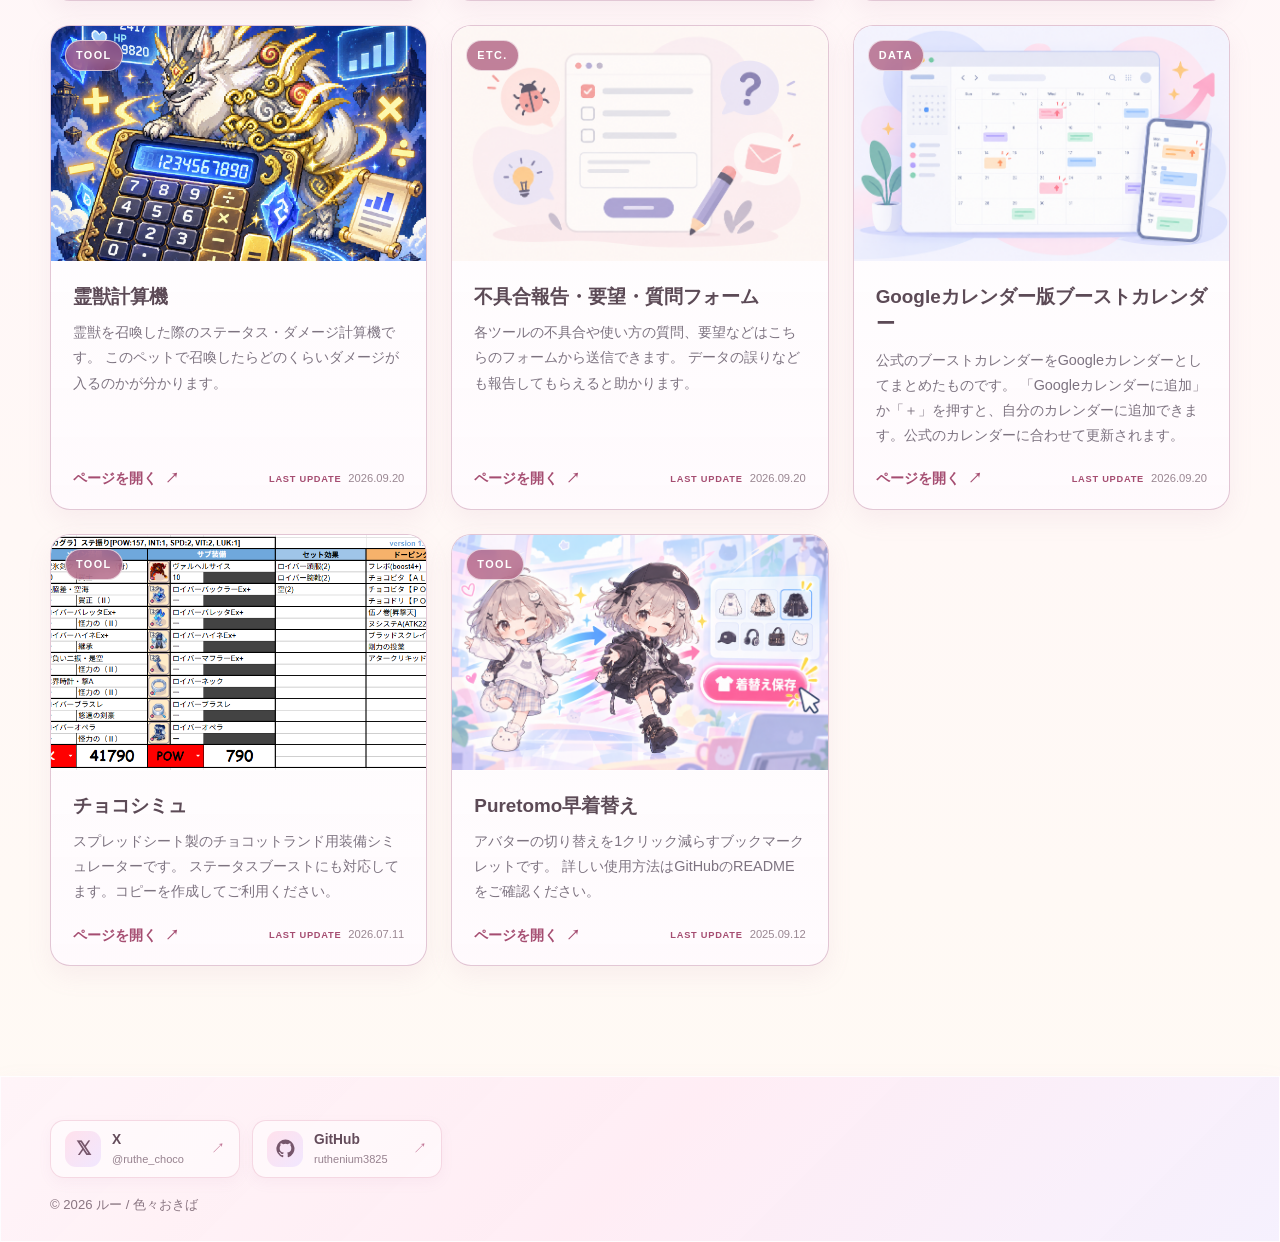
==== commit c1b2db5a: "feat: 投稿表示フィルターカード追加" ====
--- a/index.html
+++ b/index.html
@@ -56,12 +56,41 @@
 
     <div class="updates-list">
         <article class="update-item is-new">
+        <time datetime="2026-10-04">2026.10.04</time>
+
+        <div class="update-content">
+            <div class="update-title">
+            投稿表示フィルターを追加
+            <span class="new-label">NEW</span>
+            </div>
+
+            <p>
+            チョコットランドのコミュニティの投稿を、自分のブラウザー内で非表示・強調表示にする拡張機能を追加しました。
+            </p>
+        </div>
+        </article>
+
+        <article class="update-item is-new">
+        <time datetime="2026-10-04">2026.10.04</time>
+
+        <div class="update-content">
+            <div class="update-title">
+            チョコットタイマーを更新 (v1.1.1)
+            <span class="new-label">NEW</span>
+            </div>
+
+            <p>
+            カウンターの表示制御と検出範囲を改善し、バージョン情報を追加しました。
+            </p>
+        </div>
+        </article>
+
+        <article class="update-item">
         <time datetime="2026-10-01">2026.10.01</time>
 
         <div class="update-content">
             <div class="update-title">
             チョコットタイマーを更新 (v1.1.0)
-            <span class="new-label">NEW</span>
             </div>
 
             <p>
@@ -374,7 +403,7 @@
 
                 <p class="card-updated">
                   <span>LAST UPDATE</span>
-                  <time datetime="2026.10.01">2026.10.01</time>
+                  <time datetime="2026.10.04">2026.10.04</time>
                 </p>
               </div>
             </div>
@@ -463,6 +492,50 @@
                 <p class="card-updated">
                   <span>LAST UPDATE</span>
                   <time datetime="2026.09.20">2026.09.20</time>
+                </p>
+              </div>
+            </div>
+          </article>
+
+          <article class="work-card">
+            <a
+              class="card-image-link"
+              href="https://chrome.google.com/webstore/detail/cpplbcmibinhoceildgpfhcemchpghdj"
+              target="_blank"
+              rel="noopener noreferrer"
+              aria-label="投稿表示フィルター（非公式）を開く"
+            >
+              <div class="card-image-wrap">
+                <img
+                  src="assets/filter.png"
+                  alt="投稿表示フィルター（非公式）の紹介画像"
+                  class="card-image"
+                >
+                <span class="card-category">TOOL</span>
+              </div>
+            </a>
+
+            <div class="card-body">
+              <h3>投稿表示フィルター（非公式）</h3>
+              <p class="card-description">
+                チョコットランドのコミュニティの投稿を、自分のブラウザー内で非表示・強調表示にする拡張機能です。
+                拡張機能を追加して投稿を右クリックするだけで、簡単に表示を変えられます。
+              </p>
+
+              <div class="card-footer-row">
+                <a
+                  class="card-link"
+                  href="https://chrome.google.com/webstore/detail/cpplbcmibinhoceildgpfhcemchpghdj"
+                  target="_blank"
+                  rel="noopener noreferrer"
+                >
+                  ページを開く
+                  <span aria-hidden="true">↗</span>
+                </a>
+
+                <p class="card-updated">
+                  <span>LAST UPDATE</span>
+                  <time datetime="2026.10.04">2026.10.04</time>
                 </p>
               </div>
             </div>
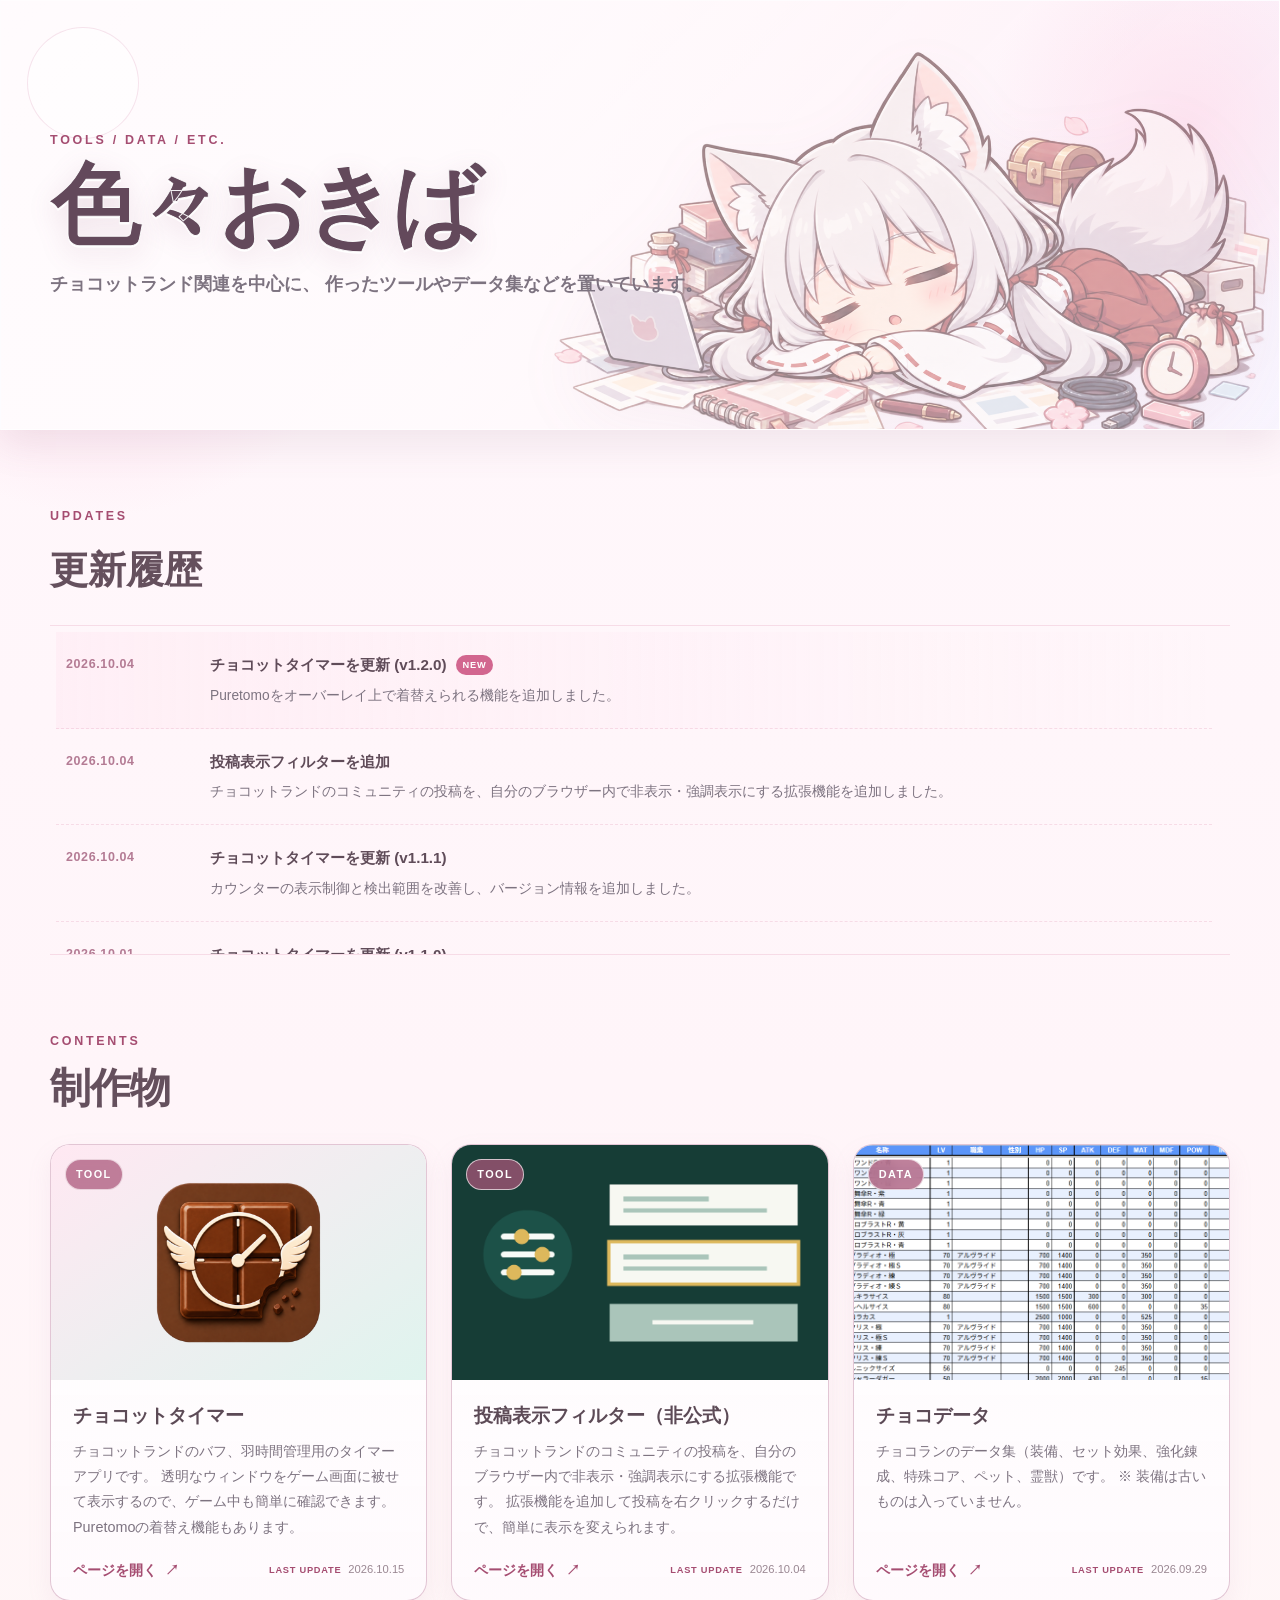
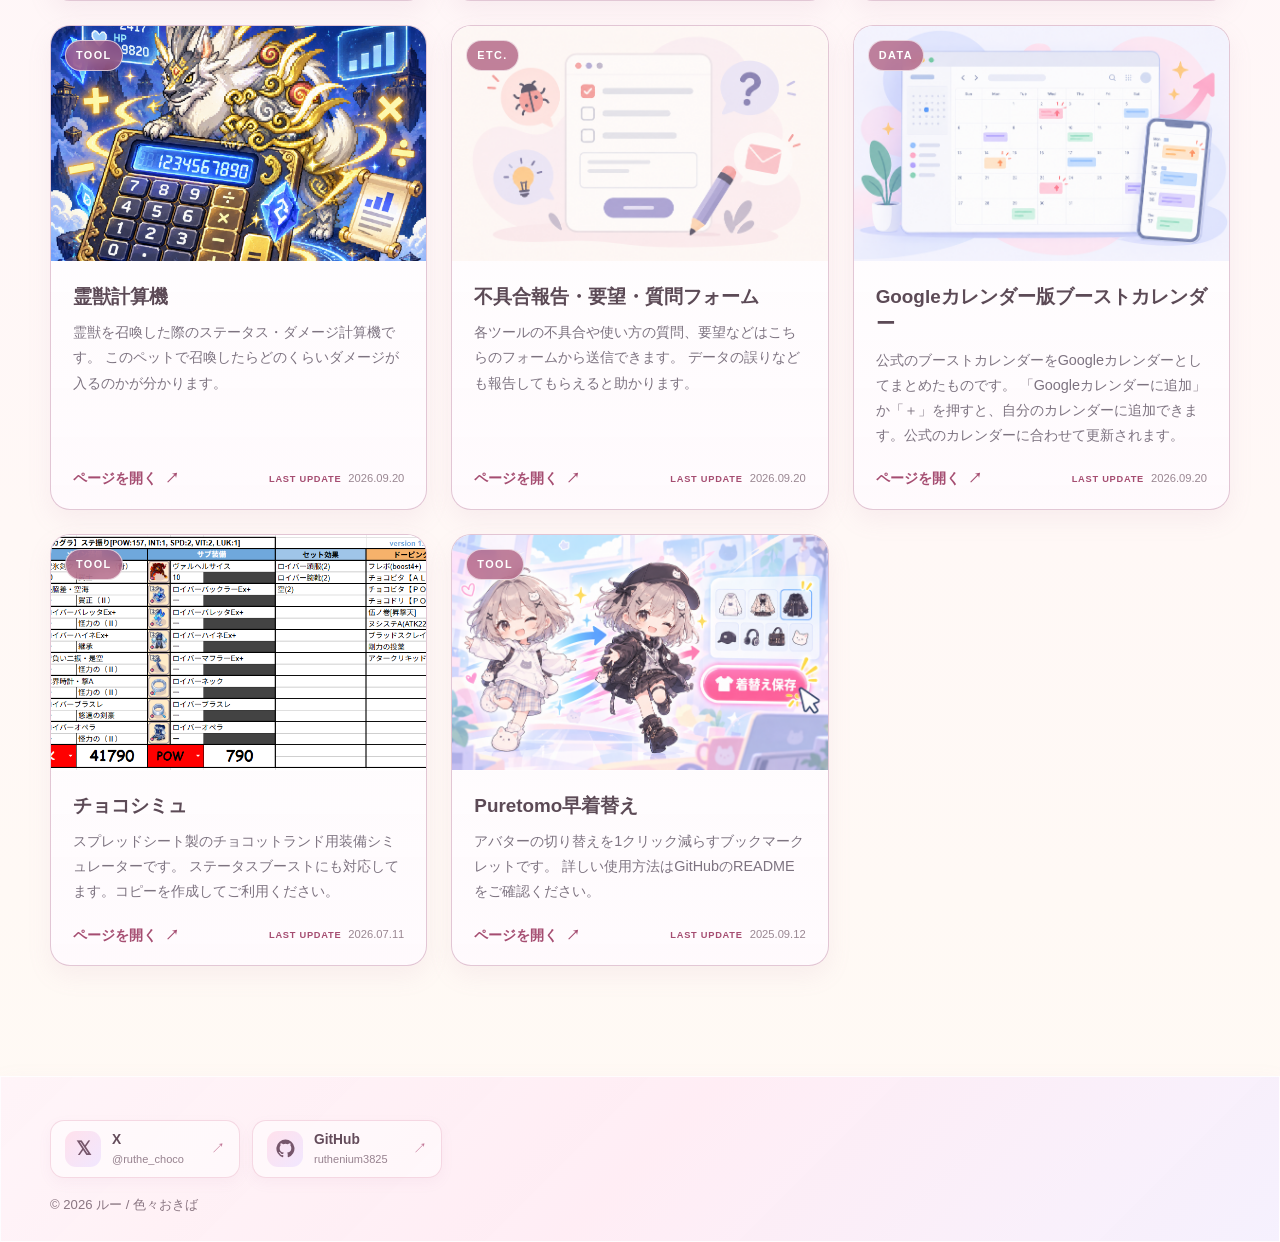
==== commit c3d645b9: "chore: チョコットタイマー更新" ====
--- a/index.html
+++ b/index.html
@@ -10,6 +10,9 @@
     content="チョコットランド関連のツールやデータ集など、作ったものをいろいろ置いているページです。"
   >
 
+  <link rel="icon" href="favicon.ico?v=5" sizes="16x16 32x32 48x48">
+  <link rel="icon" href="assets/favicon.png?v=5" type="image/png" sizes="512x512">
+  <link rel="apple-touch-icon" href="assets/apple-touch-icon.png?v=5" sizes="180x180">
   <link rel="stylesheet" href="style.css">
 </head>
 
@@ -60,8 +63,22 @@
 
         <div class="update-content">
             <div class="update-title">
+            チョコットタイマーを更新 (v1.2.0)
+            <span class="new-label">NEW</span>
+            </div>
+
+            <p>
+            Puretomoをオーバーレイ上で着替えられる機能を追加しました。
+            </p>
+        </div>
+        </article>
+
+        <article class="update-item">
+        <time datetime="2026-10-04">2026.10.04</time>
+
+        <div class="update-content">
+            <div class="update-title">
             投稿表示フィルターを追加
-            <span class="new-label">NEW</span>
             </div>
 
             <p>
@@ -70,13 +87,12 @@
         </div>
         </article>
 
-        <article class="update-item is-new">
+        <article class="update-item">
         <time datetime="2026-10-04">2026.10.04</time>
 
         <div class="update-content">
             <div class="update-title">
             チョコットタイマーを更新 (v1.1.1)
-            <span class="new-label">NEW</span>
             </div>
 
             <p>
@@ -387,7 +403,7 @@
               <h3>チョコットタイマー</h3>
               <p class="card-description">
                 チョコットランドのバフ、羽時間管理用のタイマーアプリです。
-                透明なウィンドウをゲーム画面に被せて表示するので、ゲーム中も簡単に確認できます。
+                透明なウィンドウをゲーム画面に被せて表示するので、ゲーム中も簡単に確認できます。Puretomoの着替え機能もあります。
               </p>
 
               <div class="card-footer-row">
@@ -403,7 +419,7 @@
 
                 <p class="card-updated">
                   <span>LAST UPDATE</span>
-                  <time datetime="2026.10.04">2026.10.04</time>
+                  <time datetime="2026.10.15">2026.10.15</time>
                 </p>
               </div>
             </div>
--- a/style.css
+++ b/style.css
@@ -427,6 +427,7 @@
 
   .site-header h1 {
     font-size: clamp(2.75rem, 15vw, 4.2rem);
+    -webkit-text-stroke: 0;
   }
 
   .header-description {
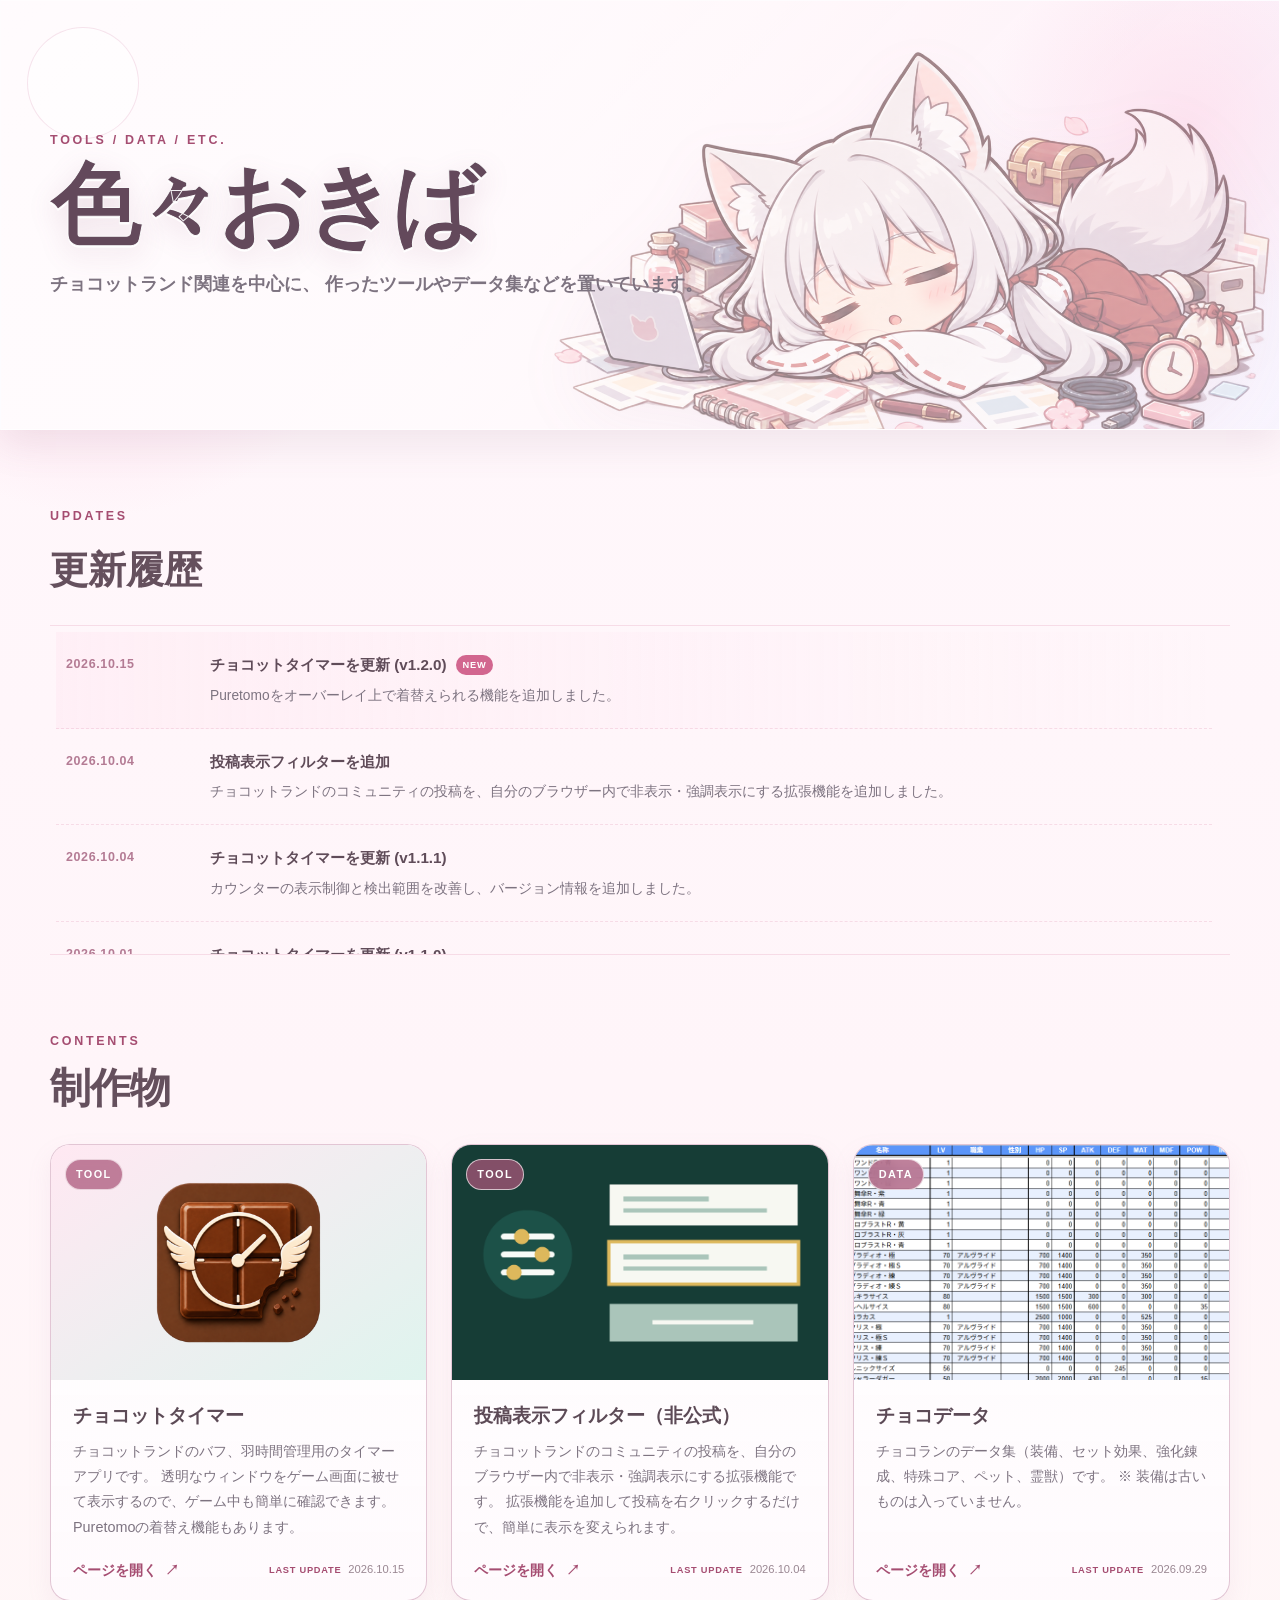
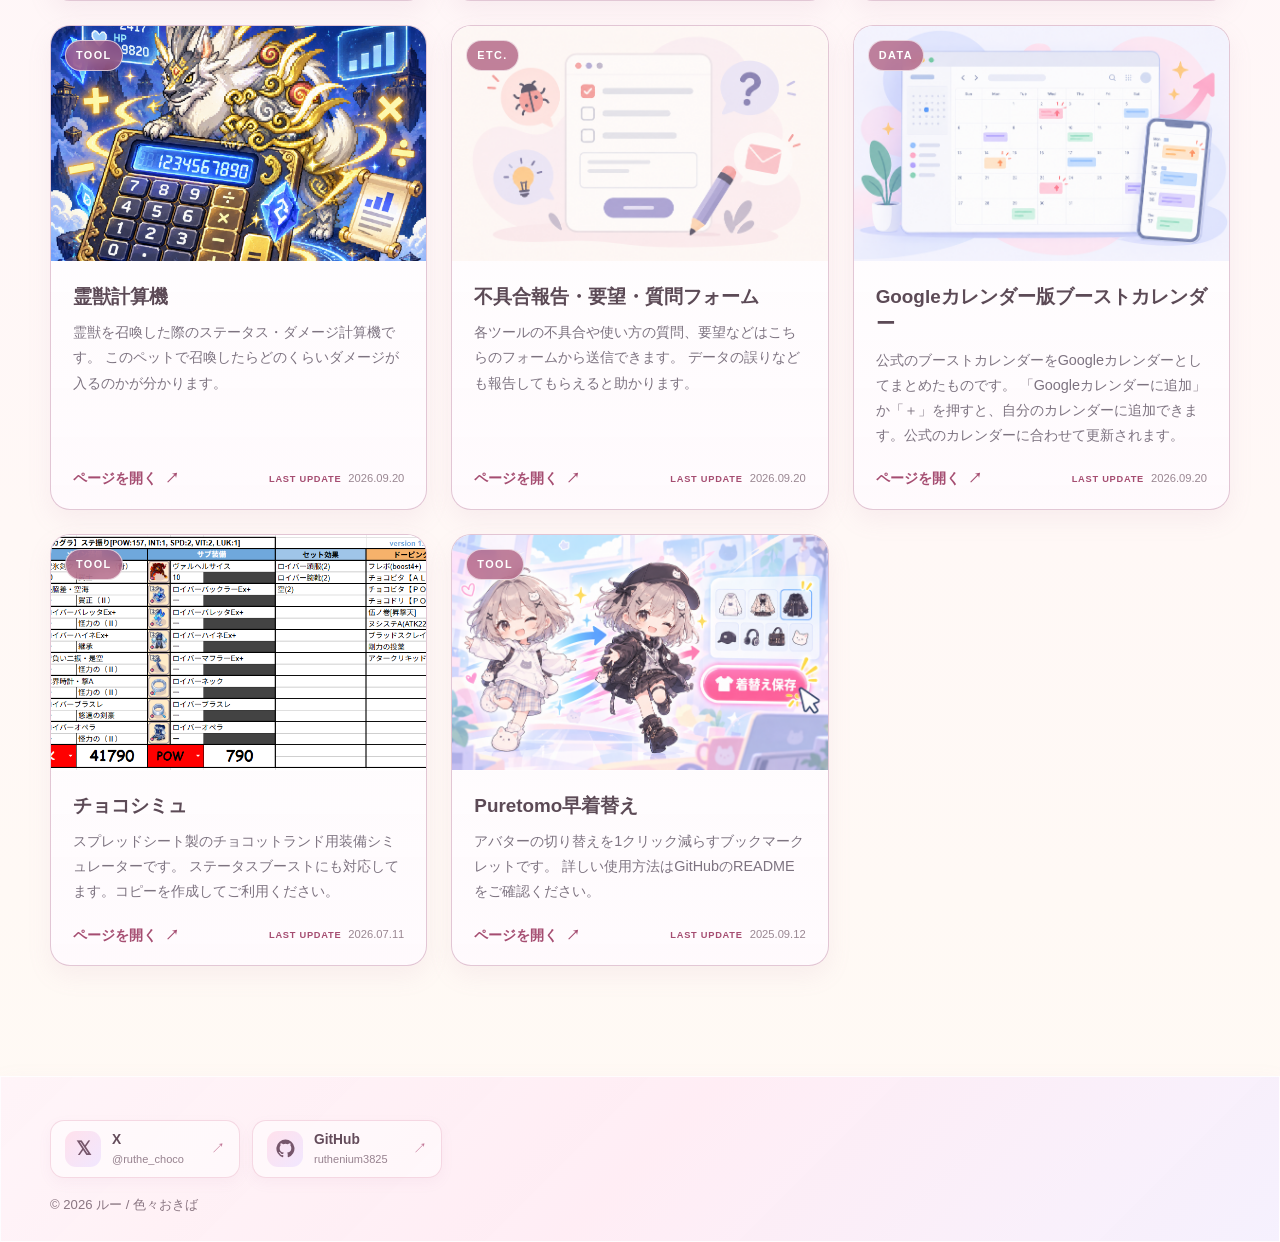
==== commit e9926908: "chore: 更新日修正" ====
--- a/index.html
+++ b/index.html
@@ -59,7 +59,7 @@
 
     <div class="updates-list">
         <article class="update-item is-new">
-        <time datetime="2026-10-04">2026.10.04</time>
+        <time datetime="2026-10-15">2026.10.15</time>
 
         <div class="update-content">
             <div class="update-title">
